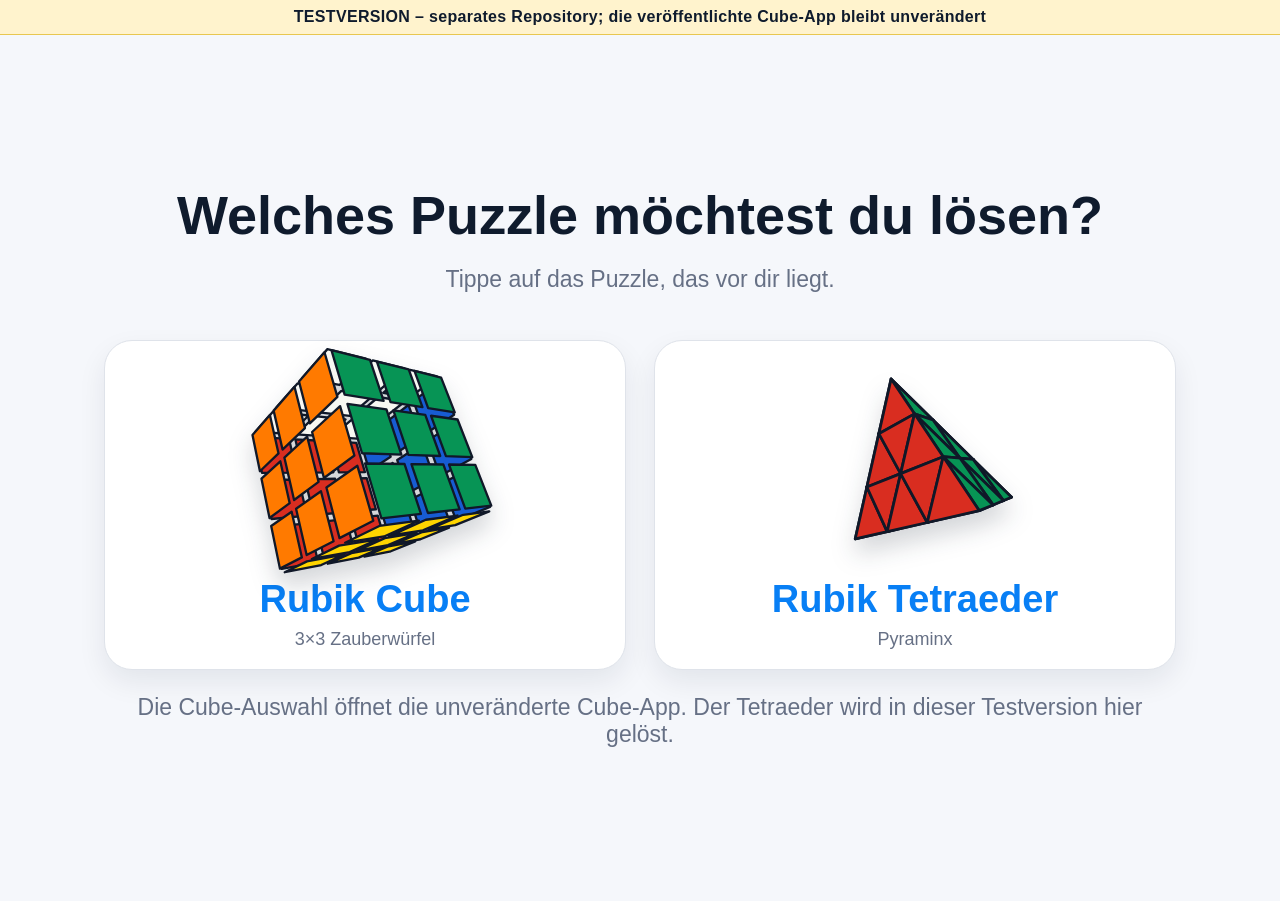
==== index.html @ 5e7609be "Trigger GitHub Pages deployment and refresh asset cache" ====
<!doctype html>
<html lang="de">
<head>
  <meta charset="utf-8">
  <meta name="viewport" content="width=device-width,initial-scale=1,viewport-fit=cover">
  <meta name="theme-color" content="#f5f7fb">
  <meta name="apple-mobile-web-app-capable" content="yes">
  <meta name="apple-mobile-web-app-status-bar-style" content="default">
  <title>Zauberpuzzle-Löser – Testversion</title>
  <link rel="stylesheet" href="./styles.css?v=20260914-1">
  <style>[hidden]{display:none!important}</style>
</head>
<body>
<!-- deploy: 2026-09-14 -->
<div class="test-banner">TESTVERSION – separates Repository; die veröffentlichte Cube-App bleibt unverändert</div>
<div class="app">
  <section class="chooser" id="chooser">
    <div class="chooser-head">
      <h1>Welches Puzzle möchtest du lösen?</h1>
      <p>Tippe auf das Puzzle, das vor dir liegt.</p>
    </div>
    <div class="puzzle-grid">
      <button class="puzzle-card" id="chooseCube" type="button" aria-label="Rubik Cube auswählen">
        <span class="preview-stage"><svg id="cubePreview" class="object-preview" viewBox="0 0 240 190" aria-hidden="true"></svg></span>
        <strong>Rubik Cube</strong><small>3×3 Zauberwürfel</small>
      </button>
      <button class="puzzle-card" id="choosePyra" type="button" aria-label="Rubik Tetraeder auswählen">
        <span class="preview-stage"><svg id="tetraPreview" class="object-preview" viewBox="0 0 240 190" aria-hidden="true"></svg></span>
        <strong>Rubik Tetraeder</strong><small>Pyraminx</small>
      </button>
    </div>
    <p class="chooser-note">Die Cube-Auswahl öffnet die unveränderte Cube-App. Der Tetraeder wird in dieser Testversion hier gelöst.</p>
  </section>

  <section class="pyra-app" id="pyraApp" hidden>
    <header>
      <div class="brand"><h1>Rubik Tetraeder lösen</h1><p>Gib die vier Dreiecksflächen ein. Danach führe ich dich Zug für Zug.</p></div>
      <div class="header-actions"><button class="btn" id="backHome" type="button">Puzzle wählen</button><button class="btn danger" id="resetBtn" type="button">Neu beginnen</button></div>
    </header>
    <div class="status" role="status" aria-live="polite"><span class="status-dot" id="statusDot"></span><span id="statusText">Bereit.</span></div>

    <main id="inputView" class="input-view">
      <nav class="face-tabs" id="faceTabs" aria-label="Tetraederflächen"></nav>
      <div class="layout">
        <section class="panel input-panel">
          <div class="input-head"><div><small>Diese Fläche gibst du jetzt ein</small><h2 id="faceTitle">Vorne (V)</h2></div><div class="progress" id="faceProgress">0/9</div></div>
          <p class="orientation" id="orientationText"></p>
          <div class="triangle-editor-wrap"><svg id="triangleEditor" class="triangle-editor" viewBox="0 0 346.41 300" role="group" aria-label="Tetraederfläche"></svg></div>
          <div class="palette-title">Farbe auswählen und Dreieck antippen</div>
          <div class="palette" id="palette"></div>
          <div class="counts" id="counts"></div>
          <div class="validation" id="validation" aria-live="polite"></div>
          <div class="nav-row"><button class="btn" id="prevFace" type="button">← Zurück</button><button class="btn" id="clearFace" type="button">Fläche leeren</button><button class="btn primary" id="nextFace" type="button">Weiter →</button><button class="btn primary" id="solveBtn" type="button" hidden>Tetraeder lösen</button></div>
        </section>
        <aside class="panel help-panel">
          <h3>So hältst du den Tetraeder</h3>
          <svg id="holdPreview" class="hold-preview" viewBox="0 0 240 190" aria-hidden="true"></svg>
          <p>Eine Spitze zeigt nach oben. Die Fläche „Vorne“ zeigt zu dir. Behalte diese Orientierung für alle vier Eingabeschritte bei.</p>
          <h3>Testfälle</h3>
          <div class="test-buttons"><button class="btn small" id="knownTest" type="button">4-Zug-Test</button><button class="btn small" id="solvedTest" type="button">Gelöst</button><button class="btn small" id="invalidTest" type="button">Unmöglich</button></div>
          <p class="small-note">Aktueller Testumfang: Hauptzüge U/R/L/B. Unabhängig verdrehte kleine Spitzen werden noch nicht separat gelöst.</p>
        </aside>
      </div>
    </main>

    <main id="solveView" class="solve-view" hidden>
      <div class="solve-layout">
        <section class="panel instruction-panel">
          <small id="stepCount">Start</small><h2 id="moveTitle">Los geht's</h2><p id="moveDescription"></p>
          <div class="move-badge" id="moveBadge">–</div>
          <div class="controls"><button class="btn" id="backStep" type="button">← Letzten Zug zurück</button><button class="btn primary" id="nextStep" type="button">Diesen Zug habe ich gemacht →</button><button class="btn" id="editBtn" type="button">Farben ändern</button></div>
          <div class="solution-list" id="solutionList"></div>
        </section>
        <section class="panel visual-panel">
          <div class="direction-card" id="directionCard">Start</div>
          <svg id="solvePreview" class="solve-preview" viewBox="0 0 300 230" aria-label="3D-Ansicht des Tetraeders"></svg>
          <button class="btn" id="replayBtn" type="button">Animation neu starten</button>
          <div class="flat-pyra" id="flatPyra"></div>
        </section>
      </div>
    </main>
  </section>
</div>
<script src="./tetra-core.js?v=20260914-1"></script>
<script src="./app.js?v=20260914-1" defer></script>
</body>
</html>
---- styles.css ----
:root{--ink:#0f1b2d;--muted:#667085;--bg:#f5f7fb;--panel:#fff;--line:#dfe3ea;--primary:#087ff5;--good:#12b76a;--danger:#b42318;--shadow:0 12px 28px rgba(15,27,45,.08)}
*{box-sizing:border-box}html,body{margin:0;min-height:100%;font-family:-apple-system,BlinkMacSystemFont,"Segoe UI",Roboto,Arial,sans-serif;color:var(--ink);background:var(--bg)}button{font:inherit;-webkit-tap-highlight-color:transparent}.test-banner{padding:max(8px,env(safe-area-inset-top)) 12px 8px;text-align:center;font-weight:800;letter-spacing:.02em;background:#fff3cd;border-bottom:1px solid #e8c750}.app{max-width:1100px;margin:0 auto;padding:18px max(14px,env(safe-area-inset-right)) max(18px,env(safe-area-inset-bottom)) max(14px,env(safe-area-inset-left))}.chooser{min-height:calc(100dvh - 70px);display:grid;align-content:center;gap:24px}.chooser-head{text-align:center}.chooser-head h1{font-size:clamp(32px,6vw,54px);line-height:1.02;margin:0}.chooser-head p,.chooser-note{color:var(--muted);font-size:clamp(18px,2.5vw,23px)}.chooser-note{text-align:center;margin:0}.puzzle-grid{display:grid;grid-template-columns:repeat(2,minmax(0,1fr));gap:28px}.puzzle-card{border:1px solid var(--line);border-radius:28px;background:#fff;padding:18px 18px 14px;min-height:330px;box-shadow:var(--shadow);display:flex;flex-direction:column;align-items:center;justify-content:center;cursor:pointer;transition:transform .18s ease,box-shadow .18s ease,border-color .18s ease}.puzzle-card:hover,.puzzle-card:focus-visible{transform:translateY(-3px);box-shadow:0 16px 36px rgba(15,27,45,.13);border-color:#9cc8ff;outline:none}.puzzle-card strong{font-size:clamp(27px,3.2vw,38px);color:var(--primary);margin-top:4px}.puzzle-card small{font-size:18px;color:var(--muted);margin-top:8px}.preview-stage{width:min(100%,300px);height:210px;display:block}.object-preview{width:100%;height:100%;overflow:visible;filter:drop-shadow(0 14px 12px rgba(15,27,45,.18))}
header{display:flex;justify-content:space-between;gap:16px;align-items:center;margin-bottom:10px}.brand h1{margin:0;font-size:clamp(26px,4vw,38px)}.brand p{margin:4px 0 0;color:var(--muted);font-size:17px}.header-actions{display:flex;gap:8px;flex-wrap:wrap;justify-content:flex-end}.btn{border:1px solid #d0d5dd;border-radius:14px;background:#fff;padding:11px 16px;font-weight:700;color:#0f1b2d;cursor:pointer}.btn:disabled{opacity:.38;cursor:default}.btn.primary{background:#1769e0;color:#fff;border-color:#1769e0}.btn.danger{color:var(--danger)}.btn.small{padding:8px 10px;font-size:14px}.status{display:flex;align-items:center;gap:10px;padding:10px 14px;border:1px solid var(--line);border-radius:14px;background:#fff;margin-bottom:12px}.status-dot{width:12px;height:12px;border-radius:50%;background:#98a2b3}.status-dot.ok{background:var(--good)}.status-dot.busy{background:#f79009}.status-dot.error{background:#d92d20}.face-tabs{display:grid;grid-template-columns:repeat(4,1fr);gap:8px;margin-bottom:12px}.face-tab{border:1px solid #d0d5dd;background:#fff;border-radius:12px;padding:8px 5px;color:var(--primary);font-weight:800}.face-tab small{display:block;color:var(--muted);font-weight:500;margin-top:4px}.face-tab.active{border-color:var(--primary);box-shadow:inset 0 -4px 0 var(--good)}.face-tab.complete small{color:#087a50}.layout,.solve-layout{display:grid;grid-template-columns:minmax(0,1.6fr) minmax(260px,.8fr);gap:14px}.panel{background:var(--panel);border:1px solid var(--line);border-radius:20px;box-shadow:0 8px 20px rgba(15,27,45,.04);padding:16px}.input-head{display:flex;justify-content:space-between;align-items:flex-start;gap:12px}.input-head small,.instruction-panel>small{color:var(--muted)}.input-head h2,.instruction-panel h2{margin:4px 0 0;font-size:31px}.progress{background:#edf6ff;color:#095fc8;border-radius:999px;padding:9px 12px;font-size:20px;font-weight:800}.orientation{font-size:18px;color:#344054;margin:10px 0}.triangle-editor-wrap{width:min(100%,430px);margin:0 auto;padding:6px}.triangle-editor{display:block;width:100%;height:auto;overflow:visible;filter:drop-shadow(0 8px 8px rgba(15,27,45,.12))}.tri-cell{stroke:#0f1b2d;stroke-width:5;stroke-linejoin:round;cursor:pointer;transition:filter .12s ease}.tri-cell:hover{filter:brightness(1.04)}.tri-cell:focus{outline:none;stroke:#087ff5;stroke-width:8}.palette-title{font-weight:700;margin:6px 0 8px}.palette{display:grid;grid-template-columns:repeat(5,1fr);gap:7px}.palette-btn{min-height:72px;border:1px solid #d0d5dd;background:#fff;border-radius:13px;font-weight:700;color:#1769e0;display:grid;place-items:center;gap:3px;padding:7px}.palette-btn.active{outline:4px solid #7ab7ff;outline-offset:-2px}.swatch{display:block;width:34px;height:34px;border-radius:50%;border:1px solid rgba(0,0,0,.14)}.counts{display:flex;gap:8px;flex-wrap:wrap;margin:9px 0}.count{background:#f2f4f7;border-radius:999px;padding:5px 9px}.count.good{background:#ecfdf3;color:#067647}.count.bad{background:#fef3f2;color:#b42318}.validation{display:none;margin:8px 0;padding:9px 11px;border-radius:10px;background:#fef3f2;color:#b42318}.validation.show{display:block}.validation.success{background:#ecfdf3;color:#067647}.nav-row,.controls,.test-buttons{display:flex;gap:8px;flex-wrap:wrap;margin-top:12px}.nav-row .primary{margin-left:auto}.help-panel h3{margin:4px 0 8px}.help-panel p{color:#475467;line-height:1.35}.hold-preview,.solve-preview{width:100%;height:auto;display:block;filter:drop-shadow(0 10px 8px rgba(15,27,45,.16))}.small-note{font-size:13px}.move-badge{font-size:28px;font-weight:900;color:#1769e0;margin:14px 0}.direction-card{padding:12px;border-radius:12px;background:#eef6ff;color:#095fc8;font-weight:800;text-align:center;margin-bottom:8px}.solution-list{display:flex;gap:6px;flex-wrap:wrap;margin-top:16px}.move-chip{padding:6px 9px;border-radius:999px;background:#f2f4f7}.move-chip.current{background:#dbeafe;color:#1d4ed8;font-weight:800}.move-chip.done{background:#ecfdf3;color:#067647}.flat-pyra{display:grid;grid-template-columns:repeat(2,1fr);gap:7px;margin-top:10px}.mini-face-svg{width:100%;height:auto;background:#fafafa;border:1px solid #e4e7ec;border-radius:12px;padding:5px}
@media(max-width:720px){.app{padding-top:10px}.chooser{align-content:start;gap:18px}.puzzle-grid{grid-template-columns:1fr;gap:16px}.puzzle-card{min-height:260px}.preview-stage{height:160px}.layout,.solve-layout{grid-template-columns:1fr}.help-panel{display:none}header{align-items:flex-start}.brand p{font-size:15px}.face-tabs{gap:5px}.face-tab{font-size:14px;padding:7px 3px}.panel{padding:14px}.input-head h2{font-size:27px}.palette-btn{min-height:64px;font-size:14px}.swatch{width:30px;height:30px}}
@media(max-width:430px){.test-banner{font-size:13px}.chooser-head h1{font-size:34px}.chooser-head p,.chooser-note{font-size:17px}.puzzle-card{border-radius:22px;padding:12px;min-height:240px}.preview-stage{height:145px}.puzzle-card strong{font-size:28px}.puzzle-card small{font-size:16px}header{display:grid;grid-template-columns:1fr auto}.header-actions{display:grid}.btn{padding:10px 12px}.face-tab strong{font-size:13px}.face-tab small{font-size:12px}.orientation{font-size:16px}.palette{gap:5px}.palette-btn{min-height:60px;padding:4px;font-size:12px}.swatch{width:28px;height:28px}.nav-row{display:grid;grid-template-columns:1fr 1fr}.nav-row .primary{margin:0}.nav-row #nextFace,.nav-row #solveBtn{grid-column:2}.triangle-editor-wrap{max-width:340px}}
@media(prefers-reduced-motion:reduce){.puzzle-card{transition:none}}
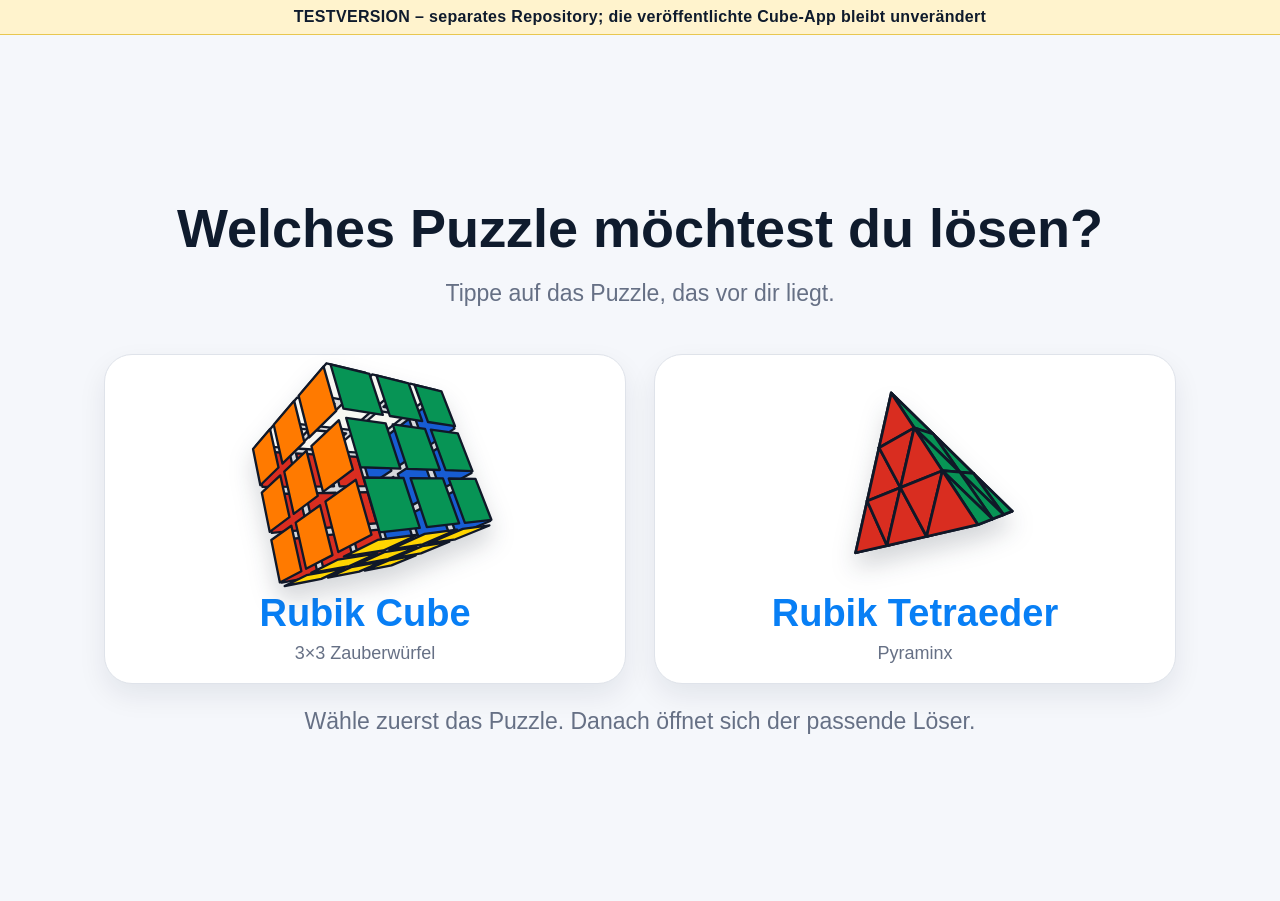
==== commit 0a4d6116: "Add puzzle navigation and tetra test controls" ====
--- a/index.html
+++ b/index.html
@@ -7,11 +7,11 @@
   <meta name="apple-mobile-web-app-capable" content="yes">
   <meta name="apple-mobile-web-app-status-bar-style" content="default">
   <title>Zauberpuzzle-Löser – Testversion</title>
-  <link rel="stylesheet" href="./styles.css?v=20260914-1">
+  <link rel="stylesheet" href="./styles.css?v=20260914-2">
+  <link rel="stylesheet" href="./features.css?v=20260914-2">
   <style>[hidden]{display:none!important}</style>
 </head>
 <body>
-<!-- deploy: 2026-09-14 -->
 <div class="test-banner">TESTVERSION – separates Repository; die veröffentlichte Cube-App bleibt unverändert</div>
 <div class="app">
   <section class="chooser" id="chooser">
@@ -29,15 +29,29 @@
         <strong>Rubik Tetraeder</strong><small>Pyraminx</small>
       </button>
     </div>
-    <p class="chooser-note">Die Cube-Auswahl öffnet die unveränderte Cube-App. Der Tetraeder wird in dieser Testversion hier gelöst.</p>
+    <p class="chooser-note">Wähle zuerst das Puzzle. Danach öffnet sich der passende Löser.</p>
   </section>
 
   <section class="pyra-app" id="pyraApp" hidden>
     <header>
       <div class="brand"><h1>Rubik Tetraeder lösen</h1><p>Gib die vier Dreiecksflächen ein. Danach führe ich dich Zug für Zug.</p></div>
-      <div class="header-actions"><button class="btn" id="backHome" type="button">Puzzle wählen</button><button class="btn danger" id="resetBtn" type="button">Neu beginnen</button></div>
+      <div class="header-actions">
+        <button class="btn" id="testsBtn" type="button">Tests</button>
+        <button class="btn" id="backHome" type="button">Puzzle wählen</button>
+        <button class="btn danger" id="resetBtn" type="button">Neu beginnen</button>
+      </div>
     </header>
     <div class="status" role="status" aria-live="polite"><span class="status-dot" id="statusDot"></span><span id="statusText">Bereit.</span></div>
+
+    <aside class="test-drawer" id="testDrawer" hidden>
+      <strong>App testen</strong>
+      <div class="test-buttons">
+        <button class="btn small" id="quickTestBtn" type="button">Schnelltest</button>
+        <button class="btn small" id="fullTestBtn" type="button">Großer Test</button>
+        <button class="btn small" id="invalidTestBtn" type="button">Fehlertest</button>
+      </div>
+      <p id="testResult" class="test-result"></p>
+    </aside>
 
     <main id="inputView" class="input-view">
       <nav class="face-tabs" id="faceTabs" aria-label="Tetraederflächen"></nav>
@@ -56,8 +70,7 @@
           <h3>So hältst du den Tetraeder</h3>
           <svg id="holdPreview" class="hold-preview" viewBox="0 0 240 190" aria-hidden="true"></svg>
           <p>Eine Spitze zeigt nach oben. Die Fläche „Vorne“ zeigt zu dir. Behalte diese Orientierung für alle vier Eingabeschritte bei.</p>
-          <h3>Testfälle</h3>
-          <div class="test-buttons"><button class="btn small" id="knownTest" type="button">4-Zug-Test</button><button class="btn small" id="solvedTest" type="button">Gelöst</button><button class="btn small" id="invalidTest" type="button">Unmöglich</button></div>
+          <p class="small-note"><strong>Tests:</strong> Oben über „Tests“ stehen wie beim Zauberwürfel Schnelltest, Großer Test und Fehlertest zur Verfügung.</p>
           <p class="small-note">Aktueller Testumfang: Hauptzüge U/R/L/B. Unabhängig verdrehte kleine Spitzen werden noch nicht separat gelöst.</p>
         </aside>
       </div>
@@ -81,7 +94,13 @@
     </main>
   </section>
 </div>
-<script src="./tetra-core.js?v=20260914-1"></script>
-<script src="./app.js?v=20260914-1" defer></script>
+<script src="./tetra-core.js?v=20260914-2"></script>
+<div hidden aria-hidden="true">
+  <button id="knownTest" type="button"></button>
+  <button id="solvedTest" type="button"></button>
+  <button id="invalidTest" type="button"></button>
+</div>
+<script src="./app.js?v=20260914-2" defer></script>
+<script src="./features.js?v=20260914-2" defer></script>
 </body>
 </html>
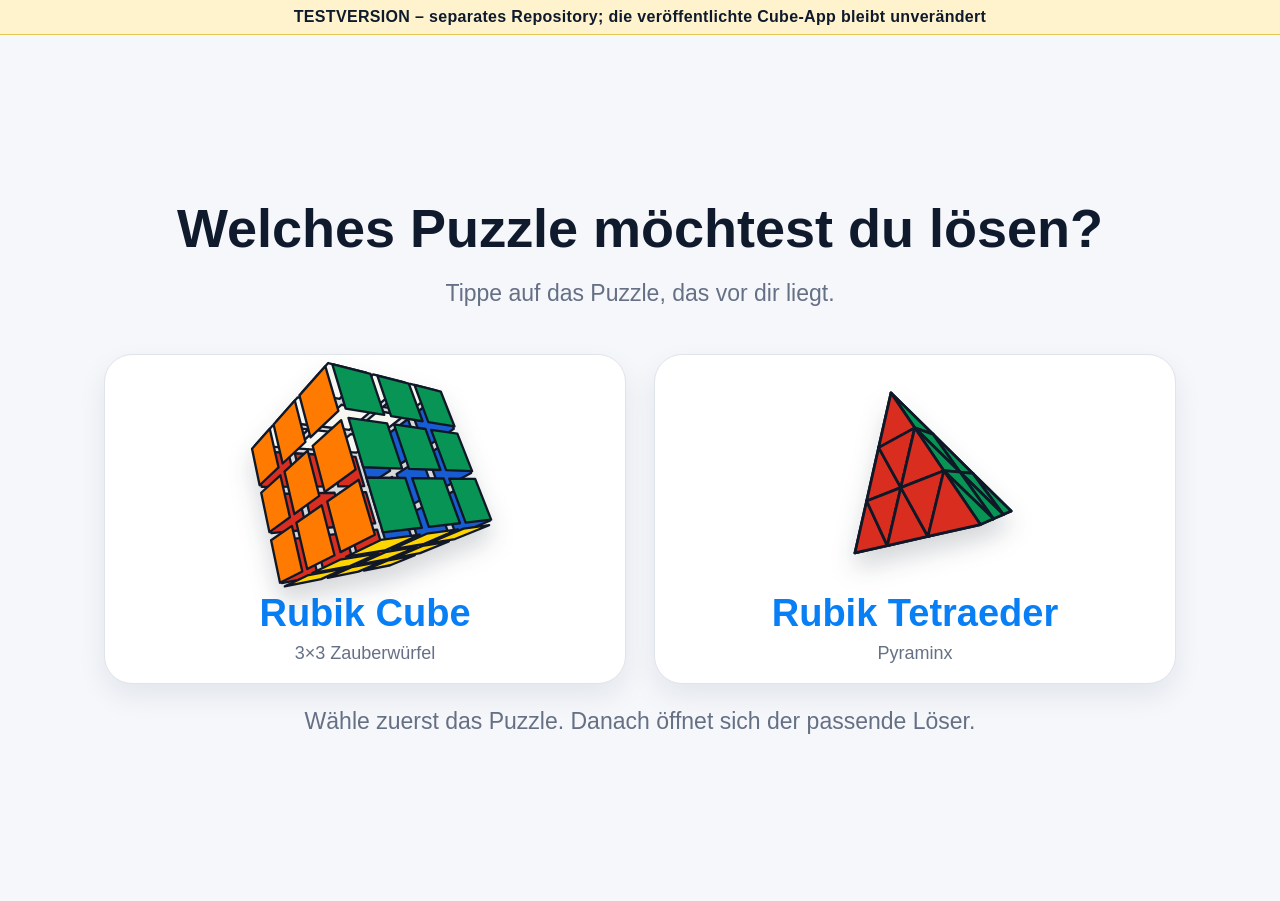
==== commit 9e19d27f: "Enable Tetraeder layer animation and face labels" ====
--- a/index.html
+++ b/index.html
@@ -7,8 +7,9 @@
   <meta name="apple-mobile-web-app-capable" content="yes">
   <meta name="apple-mobile-web-app-status-bar-style" content="default">
   <title>Zauberpuzzle-Löser – Testversion</title>
-  <link rel="stylesheet" href="./styles.css?v=20260914-2">
-  <link rel="stylesheet" href="./features.css?v=20260914-2">
+  <link rel="stylesheet" href="./styles.css?v=20260914-3">
+  <link rel="stylesheet" href="./features.css?v=20260914-3">
+  <link rel="stylesheet" href="./tetra-visuals.css?v=20260914-3">
   <style>[hidden]{display:none!important}</style>
 </head>
 <body>
@@ -94,13 +95,14 @@
     </main>
   </section>
 </div>
-<script src="./tetra-core.js?v=20260914-2"></script>
+<script src="./tetra-core.js?v=20260914-3"></script>
 <div hidden aria-hidden="true">
   <button id="knownTest" type="button"></button>
   <button id="solvedTest" type="button"></button>
   <button id="invalidTest" type="button"></button>
 </div>
-<script src="./app.js?v=20260914-2" defer></script>
-<script src="./features.js?v=20260914-2" defer></script>
+<script src="./app.js?v=20260914-3" defer></script>
+<script src="./features.js?v=20260914-3" defer></script>
+<script src="./tetra-visuals.js?v=20260914-3" defer></script>
 </body>
 </html>
--- a/features.css
+++ b/features.css
@@ -0,0 +1,3 @@
+.test-drawer{position:relative;z-index:20;margin:-2px 0 12px;padding:12px 14px;border:1px solid #b9d8ff;border-radius:14px;background:#f7fbff;box-shadow:0 10px 24px rgba(15,27,45,.1)}
+.test-drawer>strong{display:block;margin-bottom:8px}.test-drawer .test-buttons{margin-top:0}.test-result{min-height:1.2em;margin:8px 0 0;font-size:14px;font-weight:700;color:#475467}.test-result.success{color:#067647}.test-result.error{color:#b42318}
+@media(max-width:430px){.test-drawer{padding:10px}.test-drawer .test-buttons{display:grid;grid-template-columns:repeat(3,1fr);gap:5px}.test-drawer .btn.small{padding:8px 5px;font-size:12px}}
--- a/tetra-visuals.css
+++ b/tetra-visuals.css
@@ -0,0 +1,8 @@
+/* Tetraeder move animation + labeled face-state cards */
+.solve-preview{min-height:260px;overflow:visible}
+.mini-face-card{background:#fafafa;border:1px solid #e4e7ec;border-radius:12px;padding:5px 5px 7px;overflow:hidden}
+.mini-face-card .mini-face-svg{border:0;background:transparent;padding:0;border-radius:0}
+.mini-face-label{display:flex;align-items:center;justify-content:center;gap:7px;padding:3px 4px 2px;color:#344054;font-size:13px;line-height:1}
+.mini-face-label strong{display:grid;place-items:center;min-width:27px;height:27px;padding:0 6px;border-radius:999px;background:#eaf3ff;color:#095fc8;font-size:15px}
+.mini-face-label span{font-weight:700}
+@media(max-width:430px){.solve-preview{min-height:230px}.mini-face-label{font-size:12px}.mini-face-label strong{min-width:24px;height:24px;font-size:14px}}
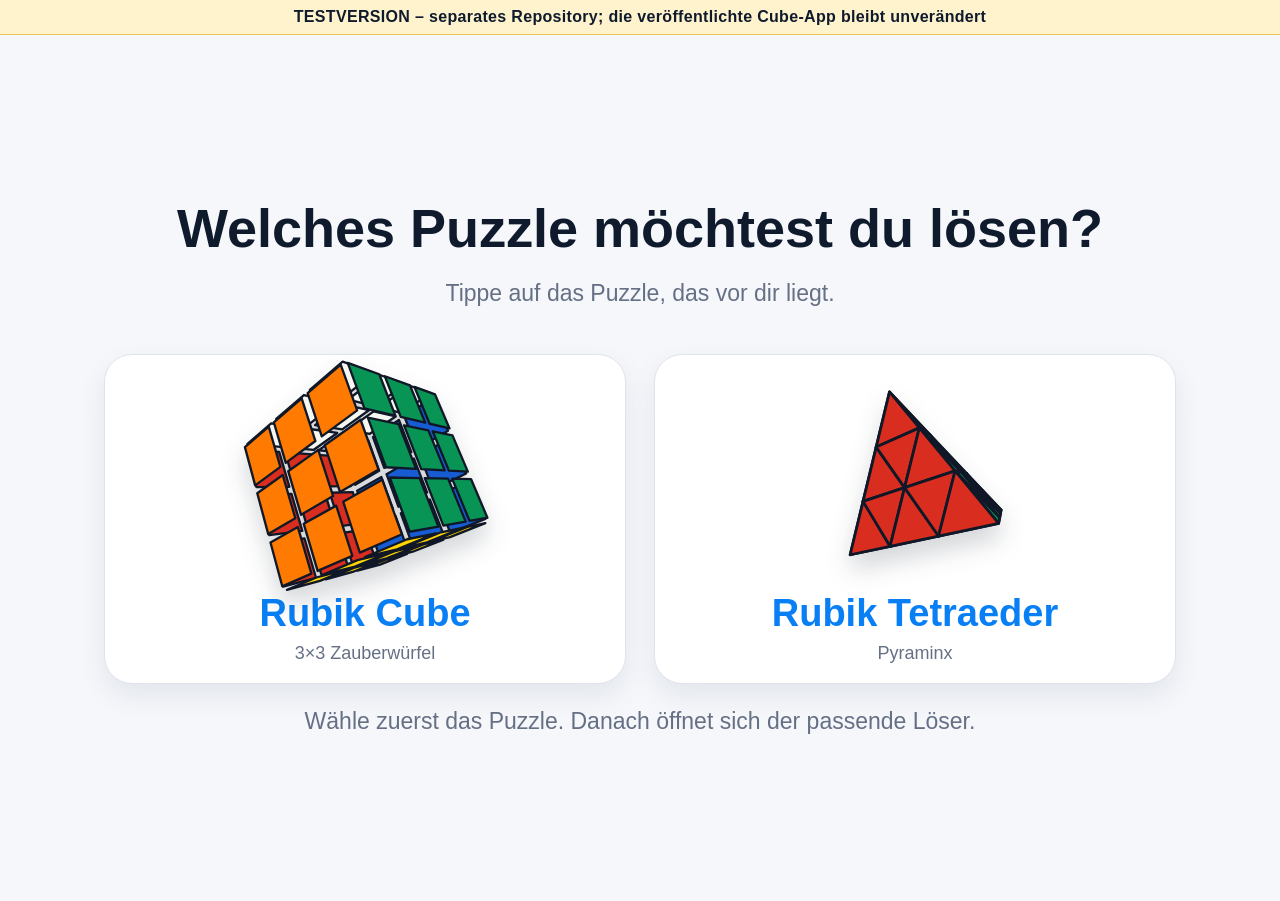
==== commit fadd94b0: "Wire full Pyraminx solver and installable combined PWA shell" ====
--- a/index.html
+++ b/index.html
@@ -6,29 +6,25 @@
   <meta name="theme-color" content="#f5f7fb">
   <meta name="apple-mobile-web-app-capable" content="yes">
   <meta name="apple-mobile-web-app-status-bar-style" content="default">
+  <meta name="apple-mobile-web-app-title" content="Zauberpuzzle">
+  <meta name="description" content="Kindgerechter Löser für 3×3 Rubik Cube und Rubik Tetraeder (Pyraminx).">
   <title>Zauberpuzzle-Löser – Testversion</title>
-  <link rel="stylesheet" href="./styles.css?v=20260914-3">
-  <link rel="stylesheet" href="./features.css?v=20260914-3">
-  <link rel="stylesheet" href="./tetra-visuals.css?v=20260914-3">
+  <link rel="manifest" href="./manifest.webmanifest">
+  <link rel="apple-touch-icon" sizes="180x180" href="./icons/apple-touch-icon.png">
+  <link rel="icon" type="image/png" sizes="192x192" href="./icons/icon-192.png">
+  <link rel="stylesheet" href="./styles.css?v=20260915-1">
+  <link rel="stylesheet" href="./features.css?v=20260915-1">
+  <link rel="stylesheet" href="./tetra-visuals.css?v=20260915-1">
   <style>[hidden]{display:none!important}</style>
 </head>
 <body>
 <div class="test-banner">TESTVERSION – separates Repository; die veröffentlichte Cube-App bleibt unverändert</div>
 <div class="app">
   <section class="chooser" id="chooser">
-    <div class="chooser-head">
-      <h1>Welches Puzzle möchtest du lösen?</h1>
-      <p>Tippe auf das Puzzle, das vor dir liegt.</p>
-    </div>
+    <div class="chooser-head"><h1>Welches Puzzle möchtest du lösen?</h1><p>Tippe auf das Puzzle, das vor dir liegt.</p></div>
     <div class="puzzle-grid">
-      <button class="puzzle-card" id="chooseCube" type="button" aria-label="Rubik Cube auswählen">
-        <span class="preview-stage"><svg id="cubePreview" class="object-preview" viewBox="0 0 240 190" aria-hidden="true"></svg></span>
-        <strong>Rubik Cube</strong><small>3×3 Zauberwürfel</small>
-      </button>
-      <button class="puzzle-card" id="choosePyra" type="button" aria-label="Rubik Tetraeder auswählen">
-        <span class="preview-stage"><svg id="tetraPreview" class="object-preview" viewBox="0 0 240 190" aria-hidden="true"></svg></span>
-        <strong>Rubik Tetraeder</strong><small>Pyraminx</small>
-      </button>
+      <button class="puzzle-card" id="chooseCube" type="button" aria-label="Rubik Cube auswählen"><span class="preview-stage"><svg id="cubePreview" class="object-preview" viewBox="0 0 240 190" aria-hidden="true"></svg></span><strong>Rubik Cube</strong><small>3×3 Zauberwürfel</small></button>
+      <button class="puzzle-card" id="choosePyra" type="button" aria-label="Rubik Tetraeder auswählen"><span class="preview-stage"><svg id="tetraPreview" class="object-preview" viewBox="0 0 240 190" aria-hidden="true"></svg></span><strong>Rubik Tetraeder</strong><small>Pyraminx</small></button>
     </div>
     <p class="chooser-note">Wähle zuerst das Puzzle. Danach öffnet sich der passende Löser.</p>
   </section>
@@ -36,23 +32,10 @@
   <section class="pyra-app" id="pyraApp" hidden>
     <header>
       <div class="brand"><h1>Rubik Tetraeder lösen</h1><p>Gib die vier Dreiecksflächen ein. Danach führe ich dich Zug für Zug.</p></div>
-      <div class="header-actions">
-        <button class="btn" id="testsBtn" type="button">Tests</button>
-        <button class="btn" id="backHome" type="button">Puzzle wählen</button>
-        <button class="btn danger" id="resetBtn" type="button">Neu beginnen</button>
-      </div>
+      <div class="header-actions"><button class="btn" id="testsBtn" type="button">Tests</button><button class="btn" id="backHome" type="button">Puzzle wählen</button><button class="btn danger" id="resetBtn" type="button">Neu beginnen</button></div>
     </header>
     <div class="status" role="status" aria-live="polite"><span class="status-dot" id="statusDot"></span><span id="statusText">Bereit.</span></div>
-
-    <aside class="test-drawer" id="testDrawer" hidden>
-      <strong>App testen</strong>
-      <div class="test-buttons">
-        <button class="btn small" id="quickTestBtn" type="button">Schnelltest</button>
-        <button class="btn small" id="fullTestBtn" type="button">Großer Test</button>
-        <button class="btn small" id="invalidTestBtn" type="button">Fehlertest</button>
-      </div>
-      <p id="testResult" class="test-result"></p>
-    </aside>
+    <aside class="test-drawer" id="testDrawer" hidden><strong>App testen</strong><div class="test-buttons"><button class="btn small" id="quickTestBtn" type="button">Schnelltest</button><button class="btn small" id="fullTestBtn" type="button">Großer Test</button><button class="btn small" id="invalidTestBtn" type="button">Fehlertest</button></div><p id="testResult" class="test-result"></p></aside>
 
     <main id="inputView" class="input-view">
       <nav class="face-tabs" id="faceTabs" aria-label="Tetraederflächen"></nav>
@@ -61,48 +44,26 @@
           <div class="input-head"><div><small>Diese Fläche gibst du jetzt ein</small><h2 id="faceTitle">Vorne (V)</h2></div><div class="progress" id="faceProgress">0/9</div></div>
           <p class="orientation" id="orientationText"></p>
           <div class="triangle-editor-wrap"><svg id="triangleEditor" class="triangle-editor" viewBox="0 0 346.41 300" role="group" aria-label="Tetraederfläche"></svg></div>
-          <div class="palette-title">Farbe auswählen und Dreieck antippen</div>
-          <div class="palette" id="palette"></div>
-          <div class="counts" id="counts"></div>
-          <div class="validation" id="validation" aria-live="polite"></div>
+          <div class="palette-title">Farbe auswählen und Dreieck antippen</div><div class="palette" id="palette"></div><div class="counts" id="counts"></div><div class="validation" id="validation" aria-live="polite"></div>
           <div class="nav-row"><button class="btn" id="prevFace" type="button">← Zurück</button><button class="btn" id="clearFace" type="button">Fläche leeren</button><button class="btn primary" id="nextFace" type="button">Weiter →</button><button class="btn primary" id="solveBtn" type="button" hidden>Tetraeder lösen</button></div>
         </section>
-        <aside class="panel help-panel">
-          <h3>So hältst du den Tetraeder</h3>
-          <svg id="holdPreview" class="hold-preview" viewBox="0 0 240 190" aria-hidden="true"></svg>
-          <p>Eine Spitze zeigt nach oben. Die Fläche „Vorne“ zeigt zu dir. Behalte diese Orientierung für alle vier Eingabeschritte bei.</p>
-          <p class="small-note"><strong>Tests:</strong> Oben über „Tests“ stehen wie beim Zauberwürfel Schnelltest, Großer Test und Fehlertest zur Verfügung.</p>
-          <p class="small-note">Aktueller Testumfang: Hauptzüge U/R/L/B. Unabhängig verdrehte kleine Spitzen werden noch nicht separat gelöst.</p>
-        </aside>
+        <aside class="panel help-panel"><h3>So hältst du den Tetraeder</h3><svg id="holdPreview" class="hold-preview" viewBox="0 0 240 190" aria-hidden="true"></svg><p>Eine Spitze zeigt nach oben. Die Fläche „Vorne“ zeigt zu dir. Behalte diese Orientierung für alle vier Eingabeschritte bei.</p><p class="small-note"><strong>Tests:</strong> Schnelltest, Großer Test und Fehlertest prüfen Hauptkörper, kleine Spitzen und die Erkennung unmöglicher Zustände.</p></aside>
       </div>
     </main>
 
     <main id="solveView" class="solve-view" hidden>
       <div class="solve-layout">
-        <section class="panel instruction-panel">
-          <small id="stepCount">Start</small><h2 id="moveTitle">Los geht's</h2><p id="moveDescription"></p>
-          <div class="move-badge" id="moveBadge">–</div>
-          <div class="controls"><button class="btn" id="backStep" type="button">← Letzten Zug zurück</button><button class="btn primary" id="nextStep" type="button">Diesen Zug habe ich gemacht →</button><button class="btn" id="editBtn" type="button">Farben ändern</button></div>
-          <div class="solution-list" id="solutionList"></div>
-        </section>
-        <section class="panel visual-panel">
-          <div class="direction-card" id="directionCard">Start</div>
-          <svg id="solvePreview" class="solve-preview" viewBox="0 0 300 230" aria-label="3D-Ansicht des Tetraeders"></svg>
-          <button class="btn" id="replayBtn" type="button">Animation neu starten</button>
-          <div class="flat-pyra" id="flatPyra"></div>
-        </section>
+        <section class="panel instruction-panel"><small id="stepCount">Start</small><h2 id="moveTitle">Los geht's</h2><p id="moveDescription"></p><div class="move-badge" id="moveBadge">–</div><div class="controls"><button class="btn" id="backStep" type="button">← Letzten Zug zurück</button><button class="btn primary" id="nextStep" type="button">Diesen Zug habe ich gemacht →</button><button class="btn" id="editBtn" type="button">Farben ändern</button></div><div class="solution-list" id="solutionList"></div></section>
+        <section class="panel visual-panel"><div class="direction-card" id="directionCard">Start</div><svg id="solvePreview" class="solve-preview" viewBox="0 0 300 230" aria-label="3D-Ansicht des Tetraeders"></svg><button class="btn" id="replayBtn" type="button">Animation neu starten</button><div class="flat-pyra" id="flatPyra"></div></section>
       </div>
     </main>
   </section>
 </div>
-<script src="./tetra-core.js?v=20260914-3"></script>
-<div hidden aria-hidden="true">
-  <button id="knownTest" type="button"></button>
-  <button id="solvedTest" type="button"></button>
-  <button id="invalidTest" type="button"></button>
-</div>
-<script src="./app.js?v=20260914-3" defer></script>
-<script src="./features.js?v=20260914-3" defer></script>
-<script src="./tetra-visuals.js?v=20260914-3" defer></script>
+<script src="./tetra-core.js?v=20260915-1"></script>
+<div hidden aria-hidden="true"><button id="knownTest" type="button"></button><button id="solvedTest" type="button"></button><button id="invalidTest" type="button"></button></div>
+<script src="./app.js?v=20260915-1" defer></script>
+<script src="./release-fixes.js?v=20260915-1" defer></script>
+<script src="./features.js?v=20260915-1" defer></script>
+<script src="./tetra-visuals.js?v=20260915-1" defer></script>
 </body>
 </html>
--- a/tetra-visuals.css
+++ b/tetra-visuals.css
@@ -5,4 +5,61 @@
 .mini-face-label{display:flex;align-items:center;justify-content:center;gap:7px;padding:3px 4px 2px;color:#344054;font-size:13px;line-height:1}
 .mini-face-label strong{display:grid;place-items:center;min-width:27px;height:27px;padding:0 6px;border-radius:999px;background:#eaf3ff;color:#095fc8;font-size:15px}
 .mini-face-label span{font-weight:700}
-@media(max-width:430px){.solve-preview{min-height:230px}.mini-face-label{font-size:12px}.mini-face-label strong{min-width:24px;height:24px;font-size:14px}}
+body.solving-pyra{overflow:hidden}
+body.solving-pyra .test-banner{display:none}
+body.solving-pyra .app{height:100dvh;max-height:100dvh;overflow:hidden;padding-top:max(5px,env(safe-area-inset-top));padding-bottom:max(5px,env(safe-area-inset-bottom))}
+body.solving-pyra .pyra-app{height:100%;min-height:0;display:grid;grid-template-rows:auto auto minmax(0,1fr)}
+body.solving-pyra header{margin-bottom:5px}
+body.solving-pyra .status{margin-bottom:6px}
+body.solving-pyra .solve-view{height:100%;min-height:0;overflow:hidden}
+body.solving-pyra .solve-layout{height:100%;min-height:0}
+body.solving-pyra .instruction-panel,body.solving-pyra .visual-panel{min-height:0;overflow:hidden}
+body.solving-pyra .solution-list{max-height:76px;overflow:auto}
+@media(max-width:720px){
+  body.solving-pyra .app{padding:5px max(6px,env(safe-area-inset-right)) max(5px,env(safe-area-inset-bottom)) max(6px,env(safe-area-inset-left))}
+  body.solving-pyra header{display:grid;grid-template-columns:minmax(0,1fr) auto;gap:5px;align-items:start}
+  body.solving-pyra .brand h1{font-size:22px;line-height:1.05}
+  body.solving-pyra .brand p{display:none}
+  body.solving-pyra .header-actions{display:flex;gap:4px;flex-wrap:nowrap}
+  body.solving-pyra .header-actions .btn{font-size:12px;padding:6px 7px;border-radius:10px;white-space:nowrap}
+  body.solving-pyra .status{font-size:13px;padding:5px 8px;min-height:32px}
+  body.solving-pyra .status-dot{width:9px;height:9px}
+  body.solving-pyra .solve-layout{grid-template-columns:1fr;grid-template-rows:minmax(0,.82fr) minmax(0,1.18fr);gap:5px}
+  body.solving-pyra .panel{padding:8px;border-radius:14px}
+  body.solving-pyra .instruction-panel h2{font-size:24px;line-height:1.05;margin:2px 0 4px}
+  body.solving-pyra .instruction-panel>p{font-size:14px;line-height:1.2;margin:4px 0}
+  body.solving-pyra .move-badge{font-size:20px;margin:4px 0}
+  body.solving-pyra .controls{margin-top:5px;gap:4px;flex-wrap:nowrap}
+  body.solving-pyra .controls .btn{font-size:12px;line-height:1.1;padding:7px 7px;border-radius:10px}
+  body.solving-pyra .controls .primary{flex:1}
+  body.solving-pyra .solution-list{margin-top:5px;display:flex;flex-wrap:nowrap;overflow-x:auto;overflow-y:hidden;max-height:36px;padding-bottom:2px}
+  body.solving-pyra .move-chip{flex:0 0 auto;font-size:12px;padding:4px 6px}
+  body.solving-pyra .visual-panel{display:grid;grid-template-rows:auto minmax(105px,1fr) auto auto;gap:4px;align-items:center}
+  body.solving-pyra .direction-card{font-size:13px;padding:6px;margin:0}
+  body.solving-pyra .solve-preview{width:100%;height:100%;min-height:0;max-height:none}
+  body.solving-pyra #replayBtn{justify-self:start;font-size:12px;padding:6px 9px;border-radius:10px}
+  body.solving-pyra .flat-pyra{grid-template-columns:repeat(4,minmax(0,1fr));gap:3px;margin-top:0}
+  body.solving-pyra .mini-face-card{padding:2px 2px 3px;border-radius:8px}
+  body.solving-pyra .mini-face-label{padding:1px;gap:2px}
+  body.solving-pyra .mini-face-label span{display:none}
+  body.solving-pyra .mini-face-label strong{min-width:22px;height:22px;font-size:12px;padding:0 4px}
+}
+@media(max-height:500px) and (orientation:landscape){
+  body.solving-pyra .app{padding-top:2px;padding-bottom:2px}
+  body.solving-pyra .pyra-app{grid-template-rows:auto auto minmax(0,1fr)}
+  body.solving-pyra header{display:flex;align-items:center;margin:0;min-height:34px}
+  body.solving-pyra .brand h1{font-size:19px;white-space:nowrap}
+  body.solving-pyra .header-actions .btn{font-size:11px;padding:5px 6px}
+  body.solving-pyra .status{min-height:27px;margin:2px 0 4px;padding:3px 7px;font-size:12px}
+  body.solving-pyra .solve-layout{grid-template-columns:minmax(0,1fr) minmax(0,1fr);grid-template-rows:1fr;gap:5px}
+  body.solving-pyra .panel{padding:6px}
+  body.solving-pyra .instruction-panel h2{font-size:20px}
+  body.solving-pyra .instruction-panel>p{font-size:12px;line-height:1.12;margin:3px 0}
+  body.solving-pyra .move-badge{font-size:17px;margin:2px 0}
+  body.solving-pyra .controls .btn{font-size:10px;padding:5px}
+  body.solving-pyra .solution-list{max-height:28px}
+  body.solving-pyra .visual-panel{grid-template-rows:auto minmax(100px,1fr) auto}
+  body.solving-pyra .flat-pyra{display:none}
+  body.solving-pyra .direction-card{font-size:12px;padding:4px}
+  body.solving-pyra #replayBtn{font-size:10px;padding:4px 7px}
+}
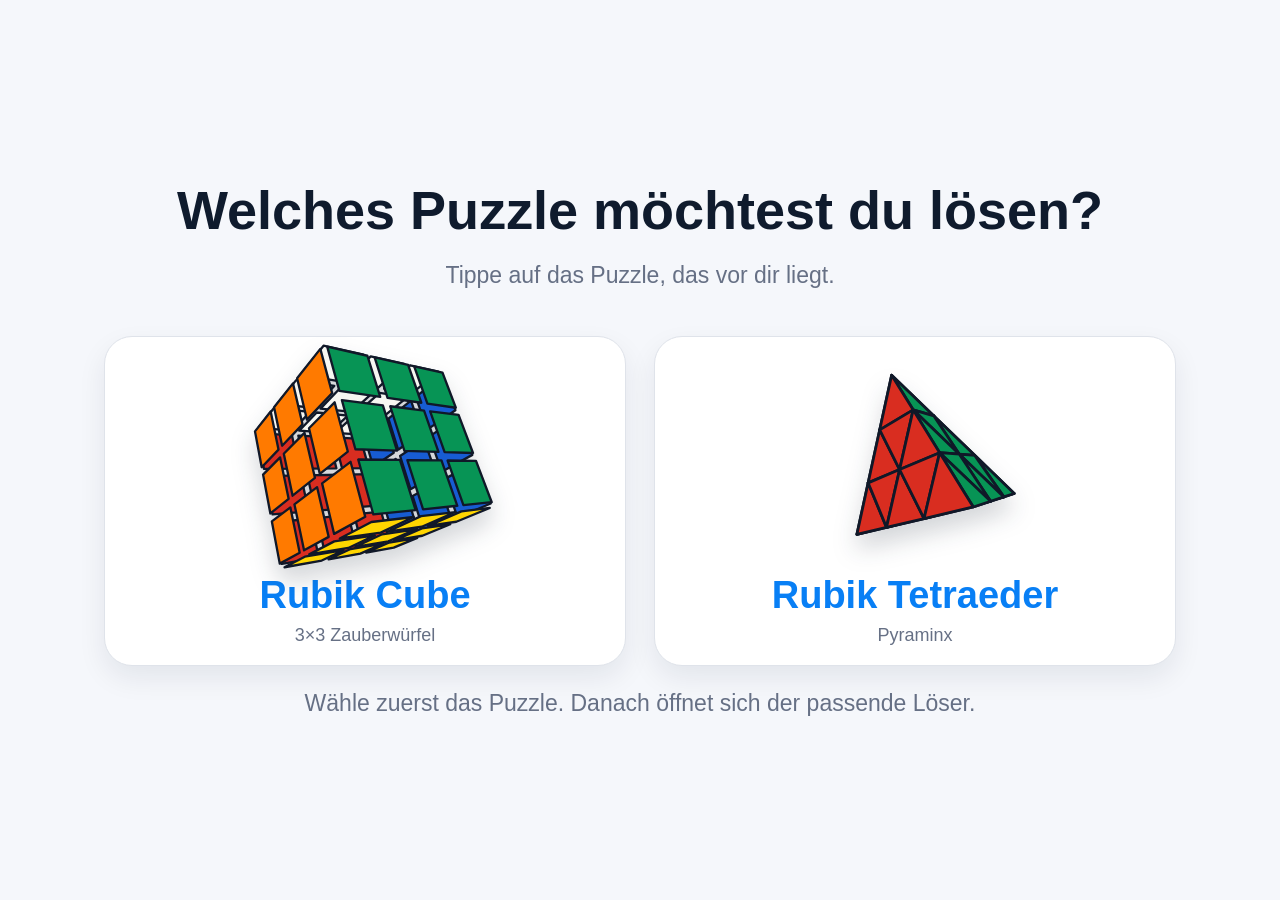
==== commit c9c985d7: "Close P3 release cleanup" ====
--- a/index.html
+++ b/index.html
@@ -8,17 +8,16 @@
   <meta name="apple-mobile-web-app-status-bar-style" content="default">
   <meta name="apple-mobile-web-app-title" content="Zauberpuzzle">
   <meta name="description" content="Kindgerechter Löser für 3×3 Rubik Cube und Rubik Tetraeder (Pyraminx).">
-  <title>Zauberpuzzle-Löser – Testversion</title>
+  <title>Zauberpuzzle-Löser</title>
   <link rel="manifest" href="./manifest.webmanifest">
   <link rel="apple-touch-icon" sizes="180x180" href="./icons/apple-touch-icon.png">
   <link rel="icon" type="image/png" sizes="192x192" href="./icons/icon-192.png">
-  <link rel="stylesheet" href="./styles.css?v=20260915-1">
-  <link rel="stylesheet" href="./features.css?v=20260915-1">
-  <link rel="stylesheet" href="./tetra-visuals.css?v=20260915-1">
+  <link rel="stylesheet" href="./styles.css?v=20260915-2">
+  <link rel="stylesheet" href="./features.css?v=20260915-2">
+  <link rel="stylesheet" href="./tetra-visuals.css?v=20260915-2">
   <style>[hidden]{display:none!important}</style>
 </head>
 <body>
-<div class="test-banner">TESTVERSION – separates Repository; die veröffentlichte Cube-App bleibt unverändert</div>
 <div class="app">
   <section class="chooser" id="chooser">
     <div class="chooser-head"><h1>Welches Puzzle möchtest du lösen?</h1><p>Tippe auf das Puzzle, das vor dir liegt.</p></div>
@@ -59,11 +58,11 @@
     </main>
   </section>
 </div>
-<script src="./tetra-core.js?v=20260915-1"></script>
+<script src="./tetra-core.js?v=20260915-2"></script>
 <div hidden aria-hidden="true"><button id="knownTest" type="button"></button><button id="solvedTest" type="button"></button><button id="invalidTest" type="button"></button></div>
-<script src="./app.js?v=20260915-1" defer></script>
-<script src="./release-fixes.js?v=20260915-1" defer></script>
-<script src="./features.js?v=20260915-1" defer></script>
-<script src="./tetra-visuals.js?v=20260915-1" defer></script>
+<script src="./app.js?v=20260915-2" defer></script>
+<script src="./release-fixes.js?v=20260915-2" defer></script>
+<script src="./features.js?v=20260915-2" defer></script>
+<script src="./tetra-visuals.js?v=20260915-2" defer></script>
 </body>
 </html>
--- a/styles.css
+++ b/styles.css
@@ -1,6 +1,6 @@
 :root{--ink:#0f1b2d;--muted:#667085;--bg:#f5f7fb;--panel:#fff;--line:#dfe3ea;--primary:#087ff5;--good:#12b76a;--danger:#b42318;--shadow:0 12px 28px rgba(15,27,45,.08)}
-*{box-sizing:border-box}html,body{margin:0;min-height:100%;font-family:-apple-system,BlinkMacSystemFont,"Segoe UI",Roboto,Arial,sans-serif;color:var(--ink);background:var(--bg)}button{font:inherit;-webkit-tap-highlight-color:transparent}.test-banner{padding:max(8px,env(safe-area-inset-top)) 12px 8px;text-align:center;font-weight:800;letter-spacing:.02em;background:#fff3cd;border-bottom:1px solid #e8c750}.app{max-width:1100px;margin:0 auto;padding:18px max(14px,env(safe-area-inset-right)) max(18px,env(safe-area-inset-bottom)) max(14px,env(safe-area-inset-left))}.chooser{min-height:calc(100dvh - 70px);display:grid;align-content:center;gap:24px}.chooser-head{text-align:center}.chooser-head h1{font-size:clamp(32px,6vw,54px);line-height:1.02;margin:0}.chooser-head p,.chooser-note{color:var(--muted);font-size:clamp(18px,2.5vw,23px)}.chooser-note{text-align:center;margin:0}.puzzle-grid{display:grid;grid-template-columns:repeat(2,minmax(0,1fr));gap:28px}.puzzle-card{border:1px solid var(--line);border-radius:28px;background:#fff;padding:18px 18px 14px;min-height:330px;box-shadow:var(--shadow);display:flex;flex-direction:column;align-items:center;justify-content:center;cursor:pointer;transition:transform .18s ease,box-shadow .18s ease,border-color .18s ease}.puzzle-card:hover,.puzzle-card:focus-visible{transform:translateY(-3px);box-shadow:0 16px 36px rgba(15,27,45,.13);border-color:#9cc8ff;outline:none}.puzzle-card strong{font-size:clamp(27px,3.2vw,38px);color:var(--primary);margin-top:4px}.puzzle-card small{font-size:18px;color:var(--muted);margin-top:8px}.preview-stage{width:min(100%,300px);height:210px;display:block}.object-preview{width:100%;height:100%;overflow:visible;filter:drop-shadow(0 14px 12px rgba(15,27,45,.18))}
+*{box-sizing:border-box}html,body{margin:0;min-height:100%;font-family:-apple-system,BlinkMacSystemFont,"Segoe UI",Roboto,Arial,sans-serif;color:var(--ink);background:var(--bg)}button{font:inherit;-webkit-tap-highlight-color:transparent}.app{max-width:1100px;margin:0 auto;padding:max(18px,env(safe-area-inset-top)) max(14px,env(safe-area-inset-right)) max(18px,env(safe-area-inset-bottom)) max(14px,env(safe-area-inset-left))}.chooser{min-height:calc(100dvh - max(18px,env(safe-area-inset-top)) - max(18px,env(safe-area-inset-bottom)));display:grid;align-content:center;gap:24px}.chooser-head{text-align:center}.chooser-head h1{font-size:clamp(32px,6vw,54px);line-height:1.02;margin:0}.chooser-head p,.chooser-note{color:var(--muted);font-size:clamp(18px,2.5vw,23px)}.chooser-note{text-align:center;margin:0}.puzzle-grid{display:grid;grid-template-columns:repeat(2,minmax(0,1fr));gap:28px}.puzzle-card{border:1px solid var(--line);border-radius:28px;background:#fff;padding:18px 18px 14px;min-height:330px;box-shadow:var(--shadow);display:flex;flex-direction:column;align-items:center;justify-content:center;cursor:pointer;transition:transform .18s ease,box-shadow .18s ease,border-color .18s ease}.puzzle-card:hover,.puzzle-card:focus-visible{transform:translateY(-3px);box-shadow:0 16px 36px rgba(15,27,45,.13);border-color:#9cc8ff;outline:none}.puzzle-card strong{font-size:clamp(27px,3.2vw,38px);color:var(--primary);margin-top:4px}.puzzle-card small{font-size:18px;color:var(--muted);margin-top:8px}.preview-stage{width:min(100%,300px);height:210px;display:block}.object-preview{width:100%;height:100%;overflow:visible;filter:drop-shadow(0 14px 12px rgba(15,27,45,.18))}
 header{display:flex;justify-content:space-between;gap:16px;align-items:center;margin-bottom:10px}.brand h1{margin:0;font-size:clamp(26px,4vw,38px)}.brand p{margin:4px 0 0;color:var(--muted);font-size:17px}.header-actions{display:flex;gap:8px;flex-wrap:wrap;justify-content:flex-end}.btn{border:1px solid #d0d5dd;border-radius:14px;background:#fff;padding:11px 16px;font-weight:700;color:#0f1b2d;cursor:pointer}.btn:disabled{opacity:.38;cursor:default}.btn.primary{background:#1769e0;color:#fff;border-color:#1769e0}.btn.danger{color:var(--danger)}.btn.small{padding:8px 10px;font-size:14px}.status{display:flex;align-items:center;gap:10px;padding:10px 14px;border:1px solid var(--line);border-radius:14px;background:#fff;margin-bottom:12px}.status-dot{width:12px;height:12px;border-radius:50%;background:#98a2b3}.status-dot.ok{background:var(--good)}.status-dot.busy{background:#f79009}.status-dot.error{background:#d92d20}.face-tabs{display:grid;grid-template-columns:repeat(4,1fr);gap:8px;margin-bottom:12px}.face-tab{border:1px solid #d0d5dd;background:#fff;border-radius:12px;padding:8px 5px;color:var(--primary);font-weight:800}.face-tab small{display:block;color:var(--muted);font-weight:500;margin-top:4px}.face-tab.active{border-color:var(--primary);box-shadow:inset 0 -4px 0 var(--good)}.face-tab.complete small{color:#087a50}.layout,.solve-layout{display:grid;grid-template-columns:minmax(0,1.6fr) minmax(260px,.8fr);gap:14px}.panel{background:var(--panel);border:1px solid var(--line);border-radius:20px;box-shadow:0 8px 20px rgba(15,27,45,.04);padding:16px}.input-head{display:flex;justify-content:space-between;align-items:flex-start;gap:12px}.input-head small,.instruction-panel>small{color:var(--muted)}.input-head h2,.instruction-panel h2{margin:4px 0 0;font-size:31px}.progress{background:#edf6ff;color:#095fc8;border-radius:999px;padding:9px 12px;font-size:20px;font-weight:800}.orientation{font-size:18px;color:#344054;margin:10px 0}.triangle-editor-wrap{width:min(100%,430px);margin:0 auto;padding:6px}.triangle-editor{display:block;width:100%;height:auto;overflow:visible;filter:drop-shadow(0 8px 8px rgba(15,27,45,.12))}.tri-cell{stroke:#0f1b2d;stroke-width:5;stroke-linejoin:round;cursor:pointer;transition:filter .12s ease}.tri-cell:hover{filter:brightness(1.04)}.tri-cell:focus{outline:none;stroke:#087ff5;stroke-width:8}.palette-title{font-weight:700;margin:6px 0 8px}.palette{display:grid;grid-template-columns:repeat(5,1fr);gap:7px}.palette-btn{min-height:72px;border:1px solid #d0d5dd;background:#fff;border-radius:13px;font-weight:700;color:#1769e0;display:grid;place-items:center;gap:3px;padding:7px}.palette-btn.active{outline:4px solid #7ab7ff;outline-offset:-2px}.swatch{display:block;width:34px;height:34px;border-radius:50%;border:1px solid rgba(0,0,0,.14)}.counts{display:flex;gap:8px;flex-wrap:wrap;margin:9px 0}.count{background:#f2f4f7;border-radius:999px;padding:5px 9px}.count.good{background:#ecfdf3;color:#067647}.count.bad{background:#fef3f2;color:#b42318}.validation{display:none;margin:8px 0;padding:9px 11px;border-radius:10px;background:#fef3f2;color:#b42318}.validation.show{display:block}.validation.success{background:#ecfdf3;color:#067647}.nav-row,.controls,.test-buttons{display:flex;gap:8px;flex-wrap:wrap;margin-top:12px}.nav-row .primary{margin-left:auto}.help-panel h3{margin:4px 0 8px}.help-panel p{color:#475467;line-height:1.35}.hold-preview,.solve-preview{width:100%;height:auto;display:block;filter:drop-shadow(0 10px 8px rgba(15,27,45,.16))}.small-note{font-size:13px}.move-badge{font-size:28px;font-weight:900;color:#1769e0;margin:14px 0}.direction-card{padding:12px;border-radius:12px;background:#eef6ff;color:#095fc8;font-weight:800;text-align:center;margin-bottom:8px}.solution-list{display:flex;gap:6px;flex-wrap:wrap;margin-top:16px}.move-chip{padding:6px 9px;border-radius:999px;background:#f2f4f7}.move-chip.current{background:#dbeafe;color:#1d4ed8;font-weight:800}.move-chip.done{background:#ecfdf3;color:#067647}.flat-pyra{display:grid;grid-template-columns:repeat(2,1fr);gap:7px;margin-top:10px}.mini-face-svg{width:100%;height:auto;background:#fafafa;border:1px solid #e4e7ec;border-radius:12px;padding:5px}
-@media(max-width:720px){.app{padding-top:10px}.chooser{align-content:start;gap:18px}.puzzle-grid{grid-template-columns:1fr;gap:16px}.puzzle-card{min-height:260px}.preview-stage{height:160px}.layout,.solve-layout{grid-template-columns:1fr}.help-panel{display:none}header{align-items:flex-start}.brand p{font-size:15px}.face-tabs{gap:5px}.face-tab{font-size:14px;padding:7px 3px}.panel{padding:14px}.input-head h2{font-size:27px}.palette-btn{min-height:64px;font-size:14px}.swatch{width:30px;height:30px}}
-@media(max-width:430px){.test-banner{font-size:13px}.chooser-head h1{font-size:34px}.chooser-head p,.chooser-note{font-size:17px}.puzzle-card{border-radius:22px;padding:12px;min-height:240px}.preview-stage{height:145px}.puzzle-card strong{font-size:28px}.puzzle-card small{font-size:16px}header{display:grid;grid-template-columns:1fr auto}.header-actions{display:grid}.btn{padding:10px 12px}.face-tab strong{font-size:13px}.face-tab small{font-size:12px}.orientation{font-size:16px}.palette{gap:5px}.palette-btn{min-height:60px;padding:4px;font-size:12px}.swatch{width:28px;height:28px}.nav-row{display:grid;grid-template-columns:1fr 1fr}.nav-row .primary{margin:0}.nav-row #nextFace,.nav-row #solveBtn{grid-column:2}.triangle-editor-wrap{max-width:340px}}
+@media(max-width:720px){.chooser{align-content:start;gap:18px}.puzzle-grid{grid-template-columns:1fr;gap:16px}.puzzle-card{min-height:260px}.preview-stage{height:160px}.layout,.solve-layout{grid-template-columns:1fr}.help-panel{display:none}header{align-items:flex-start}.brand p{font-size:15px}.face-tabs{gap:5px}.face-tab{font-size:14px;padding:7px 3px}.panel{padding:14px}.input-head h2{font-size:27px}.palette-btn{min-height:64px;font-size:14px}.swatch{width:30px;height:30px}}
+@media(max-width:430px){.chooser-head h1{font-size:34px}.chooser-head p,.chooser-note{font-size:17px}.puzzle-card{border-radius:22px;padding:12px;min-height:240px}.preview-stage{height:145px}.puzzle-card strong{font-size:28px}.puzzle-card small{font-size:16px}header{display:grid;grid-template-columns:1fr auto}.header-actions{display:grid}.btn{padding:10px 12px}.face-tab strong{font-size:13px}.face-tab small{font-size:12px}.orientation{font-size:16px}.palette{gap:5px}.palette-btn{min-height:60px;padding:4px;font-size:12px}.swatch{width:28px;height:28px}.nav-row{display:grid;grid-template-columns:1fr 1fr}.nav-row .primary{margin:0}.nav-row #nextFace,.nav-row #solveBtn{grid-column:2}.triangle-editor-wrap{max-width:340px}}
 @media(prefers-reduced-motion:reduce){.puzzle-card{transition:none}}
--- a/features.css
+++ b/features.css
@@ -1,3 +1,6 @@
 .test-drawer{position:relative;z-index:20;margin:-2px 0 12px;padding:12px 14px;border:1px solid #b9d8ff;border-radius:14px;background:#f7fbff;box-shadow:0 10px 24px rgba(15,27,45,.1)}
 .test-drawer>strong{display:block;margin-bottom:8px}.test-drawer .test-buttons{margin-top:0}.test-result{min-height:1.2em;margin:8px 0 0;font-size:14px;font-weight:700;color:#475467}.test-result.success{color:#067647}.test-result.error{color:#b42318}
+/* Safari/WebKit: the continuously redrawn SVG preview must never become the pointer target. */
+.puzzle-card{touch-action:manipulation}
+.puzzle-card>*{pointer-events:none}
 @media(max-width:430px){.test-drawer{padding:10px}.test-drawer .test-buttons{display:grid;grid-template-columns:repeat(3,1fr);gap:5px}.test-drawer .btn.small{padding:8px 5px;font-size:12px}}
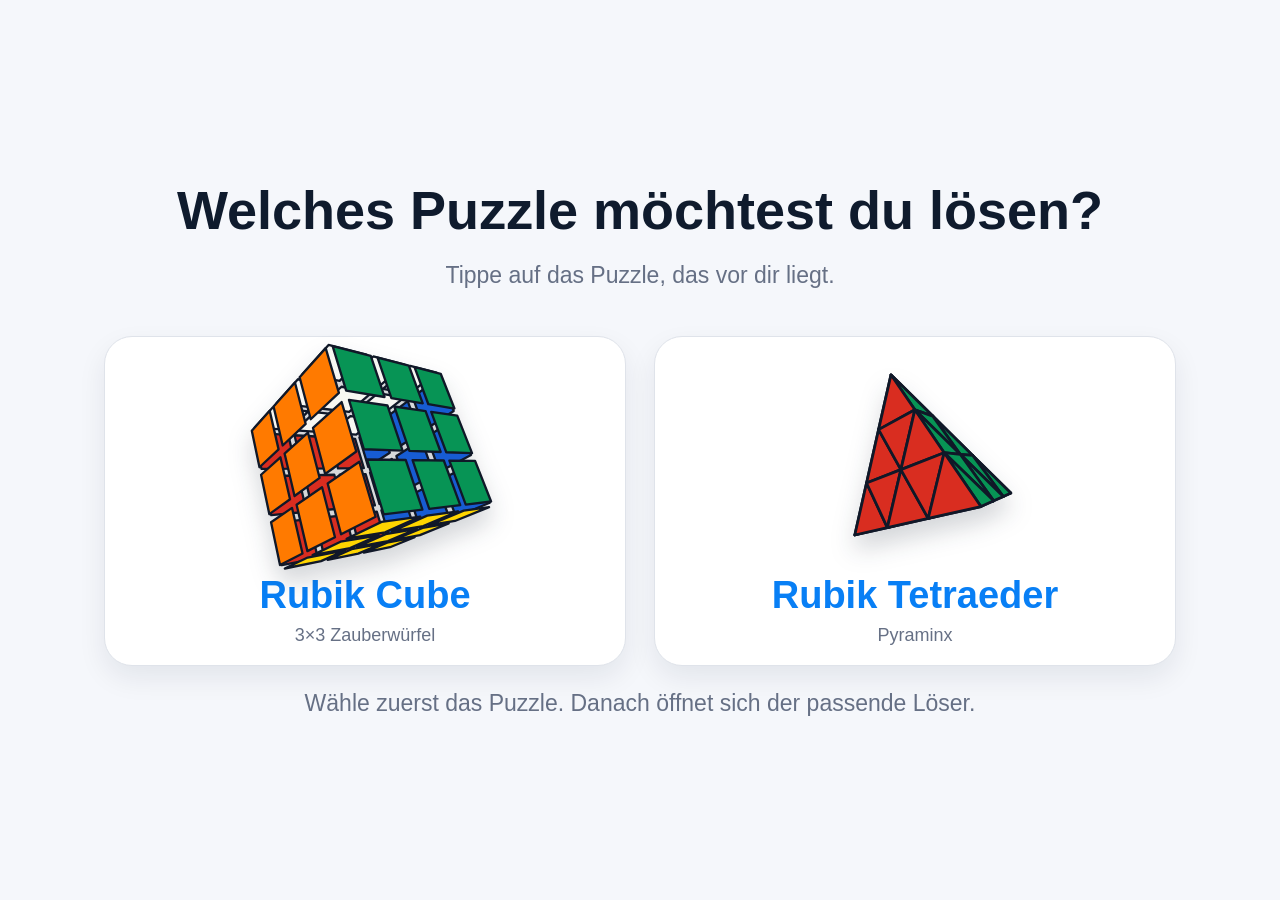
==== commit 867caa0a: "Fit Tetraeder input on iPhone 17 Pro" ====
--- a/index.html
+++ b/index.html
@@ -12,9 +12,9 @@
   <link rel="manifest" href="./manifest.webmanifest">
   <link rel="apple-touch-icon" sizes="180x180" href="./icons/apple-touch-icon.png">
   <link rel="icon" type="image/png" sizes="192x192" href="./icons/icon-192.png">
-  <link rel="stylesheet" href="./styles.css?v=20260915-2">
-  <link rel="stylesheet" href="./features.css?v=20260915-2">
-  <link rel="stylesheet" href="./tetra-visuals.css?v=20260915-2">
+  <link rel="stylesheet" href="./styles.css?v=20260915-3">
+  <link rel="stylesheet" href="./features.css?v=20260915-3">
+  <link rel="stylesheet" href="./tetra-visuals.css?v=20260915-3">
   <style>[hidden]{display:none!important}</style>
 </head>
 <body>
@@ -58,11 +58,11 @@
     </main>
   </section>
 </div>
-<script src="./tetra-core.js?v=20260915-2"></script>
+<script src="./tetra-core.js?v=20260915-3"></script>
 <div hidden aria-hidden="true"><button id="knownTest" type="button"></button><button id="solvedTest" type="button"></button><button id="invalidTest" type="button"></button></div>
-<script src="./app.js?v=20260915-2" defer></script>
-<script src="./release-fixes.js?v=20260915-2" defer></script>
-<script src="./features.js?v=20260915-2" defer></script>
-<script src="./tetra-visuals.js?v=20260915-2" defer></script>
+<script src="./app.js?v=20260915-3" defer></script>
+<script src="./release-fixes.js?v=20260915-3" defer></script>
+<script src="./features.js?v=20260915-3" defer></script>
+<script src="./tetra-visuals.js?v=20260915-3" defer></script>
 </body>
 </html>
--- a/features.css
+++ b/features.css
@@ -4,3 +4,55 @@
 .puzzle-card{touch-action:manipulation}
 .puzzle-card>*{pointer-events:none}
 @media(max-width:430px){.test-drawer{padding:10px}.test-drawer .test-buttons{display:grid;grid-template-columns:repeat(3,1fr);gap:5px}.test-drawer .btn.small{padding:8px 5px;font-size:12px}}
+
+/* Compact Tetraeder input mode for iPhone-class portrait viewports. */
+@media(max-width:720px){
+  body.editing-pyra{overflow:hidden;overscroll-behavior:none}
+  body.editing-pyra .app{height:100dvh;max-height:100dvh;overflow:hidden;padding:max(5px,env(safe-area-inset-top)) max(6px,env(safe-area-inset-right)) max(5px,env(safe-area-inset-bottom)) max(6px,env(safe-area-inset-left))}
+  body.editing-pyra .pyra-app{height:100%;min-height:0;display:grid;grid-template-rows:auto auto minmax(0,1fr)}
+  body.editing-pyra header{display:grid;grid-template-columns:1fr;gap:4px;align-items:start;margin:0 0 4px}
+  body.editing-pyra .brand h1{font-size:20px;line-height:1.05;white-space:nowrap}
+  body.editing-pyra .brand p{display:none}
+  body.editing-pyra .header-actions{display:grid;grid-template-columns:repeat(3,minmax(0,1fr));gap:4px}
+  body.editing-pyra .header-actions .btn{font-size:11px;line-height:1.05;padding:6px 4px;border-radius:10px;white-space:nowrap}
+  body.editing-pyra .status{min-height:29px;margin:0 0 4px;padding:4px 8px;font-size:12px;border-radius:10px}
+  body.editing-pyra .status-dot{width:9px;height:9px}
+  body.editing-pyra #inputView{min-height:0;overflow:hidden;display:grid;grid-template-rows:auto minmax(0,1fr)}
+  body.editing-pyra .face-tabs{gap:4px;margin:0 0 4px}
+  body.editing-pyra .face-tab{min-height:38px;padding:4px 2px;border-radius:9px;line-height:1.05}
+  body.editing-pyra .face-tab strong{font-size:11px}
+  body.editing-pyra .face-tab small{font-size:10px;margin-top:2px}
+  body.editing-pyra .layout{height:100%;min-height:0;display:block}
+  body.editing-pyra .input-panel{height:100%;min-height:0;overflow:hidden;padding:6px;border-radius:14px;display:grid;grid-template-rows:auto auto minmax(0,1fr) auto auto auto auto auto;row-gap:3px}
+  body.editing-pyra .input-head{align-items:start;gap:6px}
+  body.editing-pyra .input-head small{font-size:11px;line-height:1}
+  body.editing-pyra .input-head h2{font-size:22px;line-height:1.05;margin:2px 0 0}
+  body.editing-pyra .progress{font-size:16px;padding:5px 8px}
+  body.editing-pyra .orientation{font-size:12px;line-height:1.15;margin:0}
+  body.editing-pyra .triangle-editor-wrap{width:100%;height:100%;min-height:0;max-width:none;margin:0;padding:0;display:grid;place-items:center}
+  body.editing-pyra .triangle-editor{width:100%;height:100%;max-width:380px;max-height:100%;filter:drop-shadow(0 4px 4px rgba(15,27,45,.1))}
+  body.editing-pyra .palette-title{font-size:11px;line-height:1.05;margin:0}
+  body.editing-pyra .palette{gap:3px}
+  body.editing-pyra .palette-btn{min-height:40px;padding:2px;font-size:10px;line-height:1;border-radius:9px;gap:1px}
+  body.editing-pyra .swatch{width:20px;height:20px}
+  body.editing-pyra .counts{gap:3px;flex-wrap:nowrap;margin:0}
+  body.editing-pyra .count{font-size:10px;line-height:1;padding:3px 5px;white-space:nowrap}
+  body.editing-pyra .validation{margin:0;padding:4px 6px;font-size:10px;line-height:1.1;border-radius:7px}
+  body.editing-pyra .nav-row{display:flex;flex-wrap:nowrap;gap:3px;margin:0}
+  body.editing-pyra .nav-row .btn{flex:1;min-width:0;padding:6px 3px;font-size:10px;line-height:1.1;border-radius:9px}
+  body.editing-pyra .nav-row .primary{margin:0}
+  body.editing-pyra .nav-row #nextFace,body.editing-pyra .nav-row #solveBtn{grid-column:auto}
+}
+@media(max-width:430px) and (max-height:760px){
+  body.editing-pyra .brand h1{font-size:18px}
+  body.editing-pyra .header-actions .btn{font-size:10px;padding:5px 3px}
+  body.editing-pyra .status{min-height:26px;font-size:11px;padding:3px 7px}
+  body.editing-pyra .face-tab{min-height:34px;padding:3px 2px}
+  body.editing-pyra .input-head h2{font-size:20px}
+  body.editing-pyra .orientation{font-size:11px}
+  body.editing-pyra .palette-title{display:none}
+  body.editing-pyra .palette-btn{min-height:36px}
+  body.editing-pyra .swatch{width:18px;height:18px}
+  body.editing-pyra .count{font-size:9px;padding:2px 4px}
+  body.editing-pyra .nav-row .btn{font-size:9px;padding:5px 2px}
+}
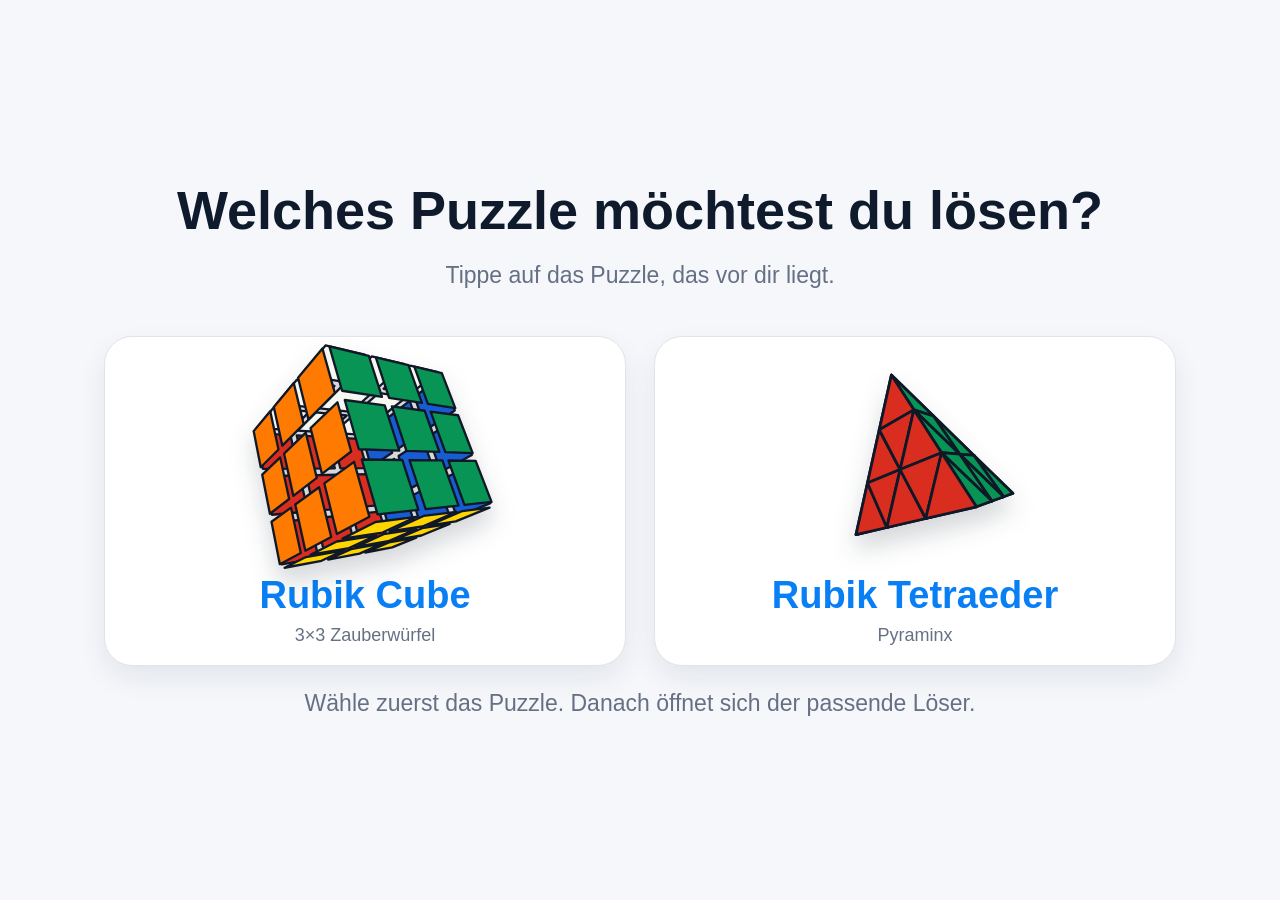
==== commit 8fa0622b: "Fix Tetraeder solve overlap and full move list" ====
--- a/index.html
+++ b/index.html
@@ -14,7 +14,7 @@
   <link rel="icon" type="image/png" sizes="192x192" href="./icons/icon-192.png">
   <link rel="stylesheet" href="./styles.css?v=20260915-3">
   <link rel="stylesheet" href="./features.css?v=20260915-3">
-  <link rel="stylesheet" href="./tetra-visuals.css?v=20260915-3">
+  <link rel="stylesheet" href="./tetra-visuals.css?v=20260915-4">
   <style>[hidden]{display:none!important}</style>
 </head>
 <body>
--- a/tetra-visuals.css
+++ b/tetra-visuals.css
@@ -1,5 +1,5 @@
 /* Tetraeder move animation + labeled face-state cards */
-.solve-preview{min-height:260px;overflow:visible}
+.solve-preview{min-height:260px;overflow:hidden;contain:paint}
 .mini-face-card{background:#fafafa;border:1px solid #e4e7ec;border-radius:12px;padding:5px 5px 7px;overflow:hidden}
 .mini-face-card .mini-face-svg{border:0;background:transparent;padding:0;border-radius:0}
 .mini-face-label{display:flex;align-items:center;justify-content:center;gap:7px;padding:3px 4px 2px;color:#344054;font-size:13px;line-height:1}
@@ -14,7 +14,10 @@
 body.solving-pyra .solve-view{height:100%;min-height:0;overflow:hidden}
 body.solving-pyra .solve-layout{height:100%;min-height:0}
 body.solving-pyra .instruction-panel,body.solving-pyra .visual-panel{min-height:0;overflow:hidden}
-body.solving-pyra .solution-list{max-height:76px;overflow:auto}
+body.solving-pyra .solution-list{max-height:none;overflow:visible}
+body.solving-pyra .visual-panel{position:relative}
+body.solving-pyra .direction-card{position:relative;z-index:2}
+body.solving-pyra .solve-preview{position:relative;z-index:1;overflow:hidden;contain:paint}
 @media(max-width:720px){
   body.solving-pyra .app{padding:5px max(6px,env(safe-area-inset-right)) max(5px,env(safe-area-inset-bottom)) max(6px,env(safe-area-inset-left))}
   body.solving-pyra header{display:grid;grid-template-columns:minmax(0,1fr) auto;gap:5px;align-items:start}
@@ -24,25 +27,38 @@
   body.solving-pyra .header-actions .btn{font-size:12px;padding:6px 7px;border-radius:10px;white-space:nowrap}
   body.solving-pyra .status{font-size:13px;padding:5px 8px;min-height:32px}
   body.solving-pyra .status-dot{width:9px;height:9px}
-  body.solving-pyra .solve-layout{grid-template-columns:1fr;grid-template-rows:minmax(0,.82fr) minmax(0,1.18fr);gap:5px}
+  body.solving-pyra .solve-layout{grid-template-columns:1fr;grid-template-rows:minmax(0,.95fr) minmax(0,1.05fr);gap:5px}
   body.solving-pyra .panel{padding:8px;border-radius:14px}
-  body.solving-pyra .instruction-panel h2{font-size:24px;line-height:1.05;margin:2px 0 4px}
-  body.solving-pyra .instruction-panel>p{font-size:14px;line-height:1.2;margin:4px 0}
-  body.solving-pyra .move-badge{font-size:20px;margin:4px 0}
-  body.solving-pyra .controls{margin-top:5px;gap:4px;flex-wrap:nowrap}
-  body.solving-pyra .controls .btn{font-size:12px;line-height:1.1;padding:7px 7px;border-radius:10px}
+  body.solving-pyra .instruction-panel h2{font-size:23px;line-height:1.05;margin:2px 0 3px}
+  body.solving-pyra .instruction-panel>p{font-size:13px;line-height:1.16;margin:3px 0}
+  body.solving-pyra .move-badge{font-size:19px;margin:3px 0}
+  body.solving-pyra .controls{margin-top:4px;gap:3px;flex-wrap:nowrap}
+  body.solving-pyra .controls .btn{font-size:11px;line-height:1.08;padding:6px 5px;border-radius:10px}
   body.solving-pyra .controls .primary{flex:1}
-  body.solving-pyra .solution-list{margin-top:5px;display:flex;flex-wrap:nowrap;overflow-x:auto;overflow-y:hidden;max-height:36px;padding-bottom:2px}
-  body.solving-pyra .move-chip{flex:0 0 auto;font-size:12px;padding:4px 6px}
-  body.solving-pyra .visual-panel{display:grid;grid-template-rows:auto minmax(105px,1fr) auto auto;gap:4px;align-items:center}
-  body.solving-pyra .direction-card{font-size:13px;padding:6px;margin:0}
-  body.solving-pyra .solve-preview{width:100%;height:100%;min-height:0;max-height:none}
-  body.solving-pyra #replayBtn{justify-self:start;font-size:12px;padding:6px 9px;border-radius:10px}
+  body.solving-pyra .solution-list{margin-top:4px;display:grid;grid-template-columns:repeat(5,minmax(0,1fr));gap:3px;max-height:none;overflow:visible;padding:0}
+  body.solving-pyra .move-chip{min-width:0;text-align:center;white-space:nowrap;overflow:hidden;text-overflow:clip;font-size:10px;line-height:1.05;padding:3px 3px}
+  body.solving-pyra .visual-panel{display:grid;grid-template-rows:auto minmax(0,1fr) auto auto;gap:4px;align-items:stretch}
+  body.solving-pyra .direction-card{font-size:12px;line-height:1.1;padding:5px;margin:0;overflow:hidden}
+  body.solving-pyra .solve-preview{display:block;width:100%;height:100%;min-height:0;max-height:none;overflow:hidden;contain:paint;align-self:stretch}
+  body.solving-pyra #replayBtn{justify-self:start;font-size:11px;padding:5px 8px;border-radius:10px}
   body.solving-pyra .flat-pyra{grid-template-columns:repeat(4,minmax(0,1fr));gap:3px;margin-top:0}
   body.solving-pyra .mini-face-card{padding:2px 2px 3px;border-radius:8px}
   body.solving-pyra .mini-face-label{padding:1px;gap:2px}
   body.solving-pyra .mini-face-label span{display:none}
   body.solving-pyra .mini-face-label strong{min-width:22px;height:22px;font-size:12px;padding:0 4px}
+}
+@media(max-width:430px){
+  body.solving-pyra .brand h1{font-size:20px}
+  body.solving-pyra .header-actions .btn{font-size:11px;padding:6px 5px}
+  body.solving-pyra .instruction-panel h2{font-size:22px}
+  body.solving-pyra .instruction-panel>p{font-size:12px;line-height:1.13}
+  body.solving-pyra .move-badge{font-size:18px;margin:2px 0}
+  body.solving-pyra .controls .btn{font-size:10px;padding:5px 4px}
+  body.solving-pyra .solution-list{gap:2px;margin-top:3px}
+  body.solving-pyra .move-chip{font-size:9.5px;padding:3px 2px}
+  body.solving-pyra .direction-card{font-size:11px;padding:4px}
+  body.solving-pyra #replayBtn{font-size:10px;padding:4px 7px}
+  body.solving-pyra .mini-face-label strong{min-width:20px;height:20px;font-size:11px}
 }
 @media(max-height:500px) and (orientation:landscape){
   body.solving-pyra .app{padding-top:2px;padding-bottom:2px}
@@ -57,9 +73,11 @@
   body.solving-pyra .instruction-panel>p{font-size:12px;line-height:1.12;margin:3px 0}
   body.solving-pyra .move-badge{font-size:17px;margin:2px 0}
   body.solving-pyra .controls .btn{font-size:10px;padding:5px}
-  body.solving-pyra .solution-list{max-height:28px}
-  body.solving-pyra .visual-panel{grid-template-rows:auto minmax(100px,1fr) auto}
+  body.solving-pyra .solution-list{display:grid;grid-template-columns:repeat(5,minmax(0,1fr));gap:2px;max-height:none;overflow:visible;margin-top:3px}
+  body.solving-pyra .move-chip{font-size:9px;padding:2px 2px}
+  body.solving-pyra .visual-panel{grid-template-rows:auto minmax(0,1fr) auto}
   body.solving-pyra .flat-pyra{display:none}
   body.solving-pyra .direction-card{font-size:12px;padding:4px}
+  body.solving-pyra .solve-preview{overflow:hidden;contain:paint}
   body.solving-pyra #replayBtn{font-size:10px;padding:4px 7px}
 }
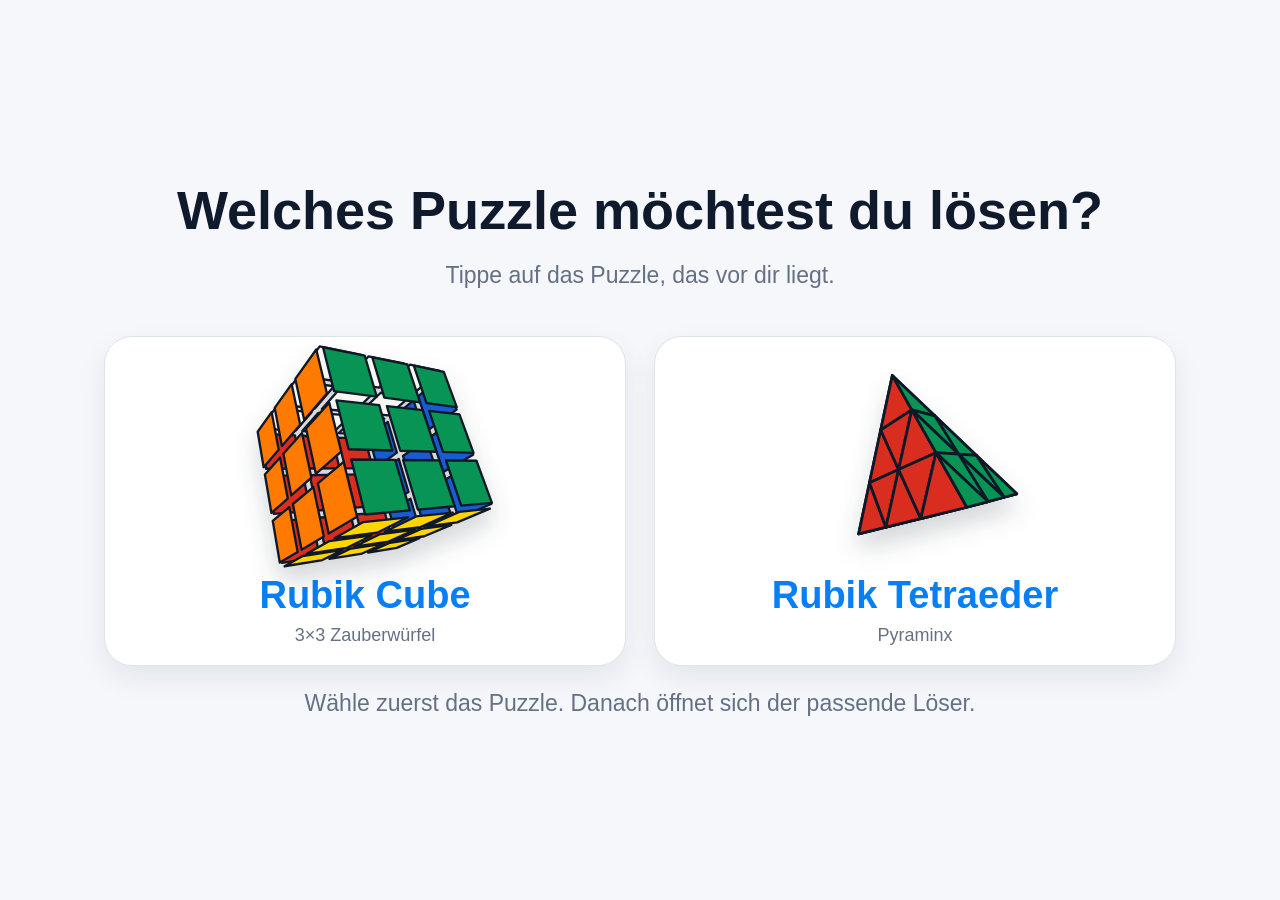
==== commit 97a24cfb: "Contain Tetraeder animation in dedicated frame" ====
--- a/index.html
+++ b/index.html
@@ -14,7 +14,7 @@
   <link rel="icon" type="image/png" sizes="192x192" href="./icons/icon-192.png">
   <link rel="stylesheet" href="./styles.css?v=20260915-3">
   <link rel="stylesheet" href="./features.css?v=20260915-3">
-  <link rel="stylesheet" href="./tetra-visuals.css?v=20260915-4">
+  <link rel="stylesheet" href="./tetra-visuals.css?v=20260915-5">
   <style>[hidden]{display:none!important}</style>
 </head>
 <body>
@@ -53,7 +53,7 @@
     <main id="solveView" class="solve-view" hidden>
       <div class="solve-layout">
         <section class="panel instruction-panel"><small id="stepCount">Start</small><h2 id="moveTitle">Los geht's</h2><p id="moveDescription"></p><div class="move-badge" id="moveBadge">–</div><div class="controls"><button class="btn" id="backStep" type="button">← Letzten Zug zurück</button><button class="btn primary" id="nextStep" type="button">Diesen Zug habe ich gemacht →</button><button class="btn" id="editBtn" type="button">Farben ändern</button></div><div class="solution-list" id="solutionList"></div></section>
-        <section class="panel visual-panel"><div class="direction-card" id="directionCard">Start</div><svg id="solvePreview" class="solve-preview" viewBox="0 0 300 230" aria-label="3D-Ansicht des Tetraeders"></svg><button class="btn" id="replayBtn" type="button">Animation neu starten</button><div class="flat-pyra" id="flatPyra"></div></section>
+        <section class="panel visual-panel"><div class="direction-card" id="directionCard">Start</div><div class="solve-preview-frame"><svg id="solvePreview" class="solve-preview" viewBox="0 0 300 230" aria-label="3D-Ansicht des Tetraeders"></svg></div><button class="btn" id="replayBtn" type="button">Animation neu starten</button><div class="flat-pyra" id="flatPyra"></div></section>
       </div>
     </main>
   </section>
--- a/tetra-visuals.css
+++ b/tetra-visuals.css
@@ -1,5 +1,6 @@
 /* Tetraeder move animation + labeled face-state cards */
-.solve-preview{min-height:260px;overflow:hidden;contain:paint}
+.solve-preview-frame{width:100%;min-height:260px;overflow:hidden;contain:paint;display:grid;place-items:stretch}
+.solve-preview{display:block;width:100%;height:100%;min-width:0;min-height:0;max-width:100%;max-height:100%;overflow:hidden;contain:paint}
 .mini-face-card{background:#fafafa;border:1px solid #e4e7ec;border-radius:12px;padding:5px 5px 7px;overflow:hidden}
 .mini-face-card .mini-face-svg{border:0;background:transparent;padding:0;border-radius:0}
 .mini-face-label{display:flex;align-items:center;justify-content:center;gap:7px;padding:3px 4px 2px;color:#344054;font-size:13px;line-height:1}
@@ -17,7 +18,9 @@
 body.solving-pyra .solution-list{max-height:none;overflow:visible}
 body.solving-pyra .visual-panel{position:relative}
 body.solving-pyra .direction-card{position:relative;z-index:2}
+body.solving-pyra .solve-preview-frame{position:relative;z-index:1;overflow:hidden;contain:paint}
 body.solving-pyra .solve-preview{position:relative;z-index:1;overflow:hidden;contain:paint}
+body.solving-pyra #replayBtn{position:relative;z-index:3}
 @media(max-width:720px){
   body.solving-pyra .app{padding:5px max(6px,env(safe-area-inset-right)) max(5px,env(safe-area-inset-bottom)) max(6px,env(safe-area-inset-left))}
   body.solving-pyra header{display:grid;grid-template-columns:minmax(0,1fr) auto;gap:5px;align-items:start}
@@ -39,7 +42,8 @@
   body.solving-pyra .move-chip{min-width:0;text-align:center;white-space:nowrap;overflow:hidden;text-overflow:clip;font-size:10px;line-height:1.05;padding:3px 3px}
   body.solving-pyra .visual-panel{display:grid;grid-template-rows:auto minmax(0,1fr) auto auto;gap:4px;align-items:stretch}
   body.solving-pyra .direction-card{font-size:12px;line-height:1.1;padding:5px;margin:0;overflow:hidden}
-  body.solving-pyra .solve-preview{display:block;width:100%;height:100%;min-height:0;max-height:none;overflow:hidden;contain:paint;align-self:stretch}
+  body.solving-pyra .solve-preview-frame{width:100%;height:100%;min-width:0;min-height:0;max-width:100%;max-height:100%;overflow:hidden;contain:paint;display:grid;place-items:stretch;align-self:stretch}
+  body.solving-pyra .solve-preview{display:block;width:100%;height:100%;min-width:0;min-height:0;max-width:100%;max-height:100%;overflow:hidden;contain:paint;align-self:stretch}
   body.solving-pyra #replayBtn{justify-self:start;font-size:11px;padding:5px 8px;border-radius:10px}
   body.solving-pyra .flat-pyra{grid-template-columns:repeat(4,minmax(0,1fr));gap:3px;margin-top:0}
   body.solving-pyra .mini-face-card{padding:2px 2px 3px;border-radius:8px}
@@ -78,6 +82,6 @@
   body.solving-pyra .visual-panel{grid-template-rows:auto minmax(0,1fr) auto}
   body.solving-pyra .flat-pyra{display:none}
   body.solving-pyra .direction-card{font-size:12px;padding:4px}
-  body.solving-pyra .solve-preview{overflow:hidden;contain:paint}
+  body.solving-pyra .solve-preview-frame,body.solving-pyra .solve-preview{min-height:0;max-height:100%;overflow:hidden;contain:paint}
   body.solving-pyra #replayBtn{font-size:10px;padding:4px 7px}
 }
